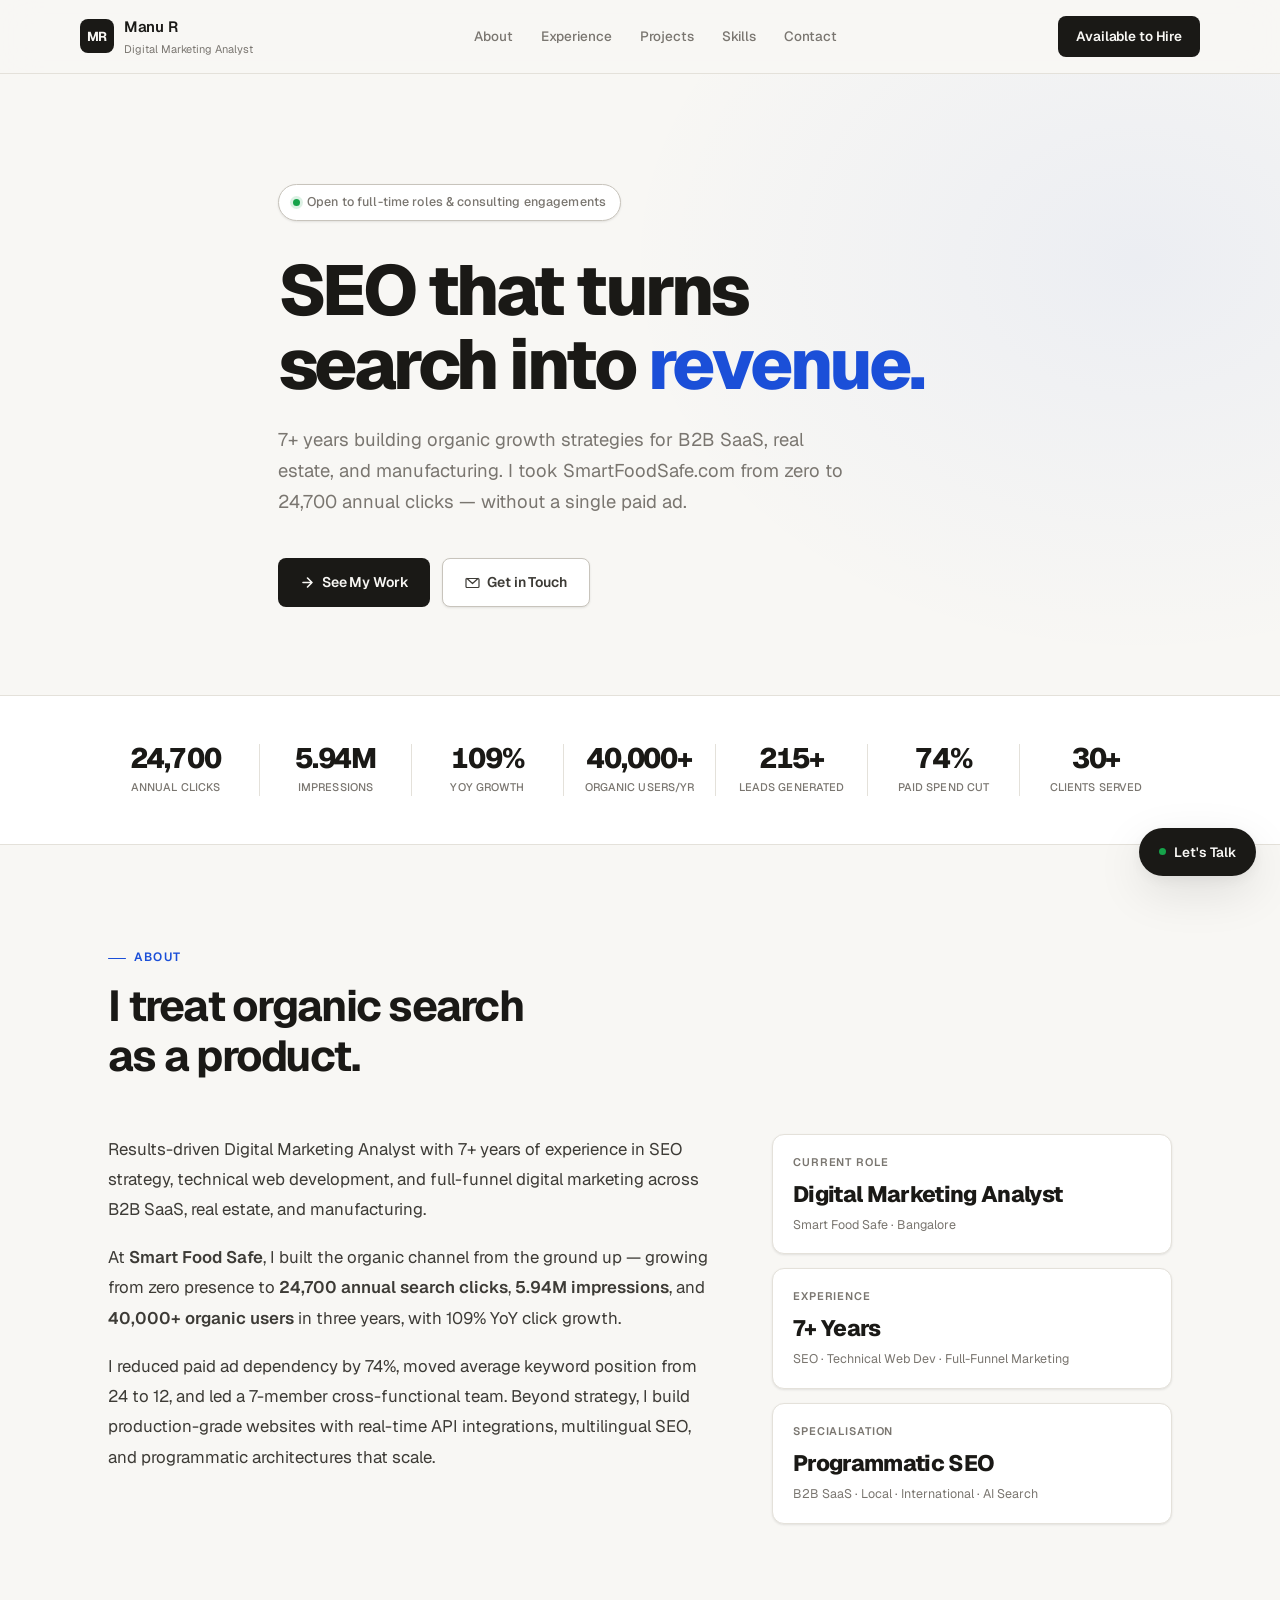
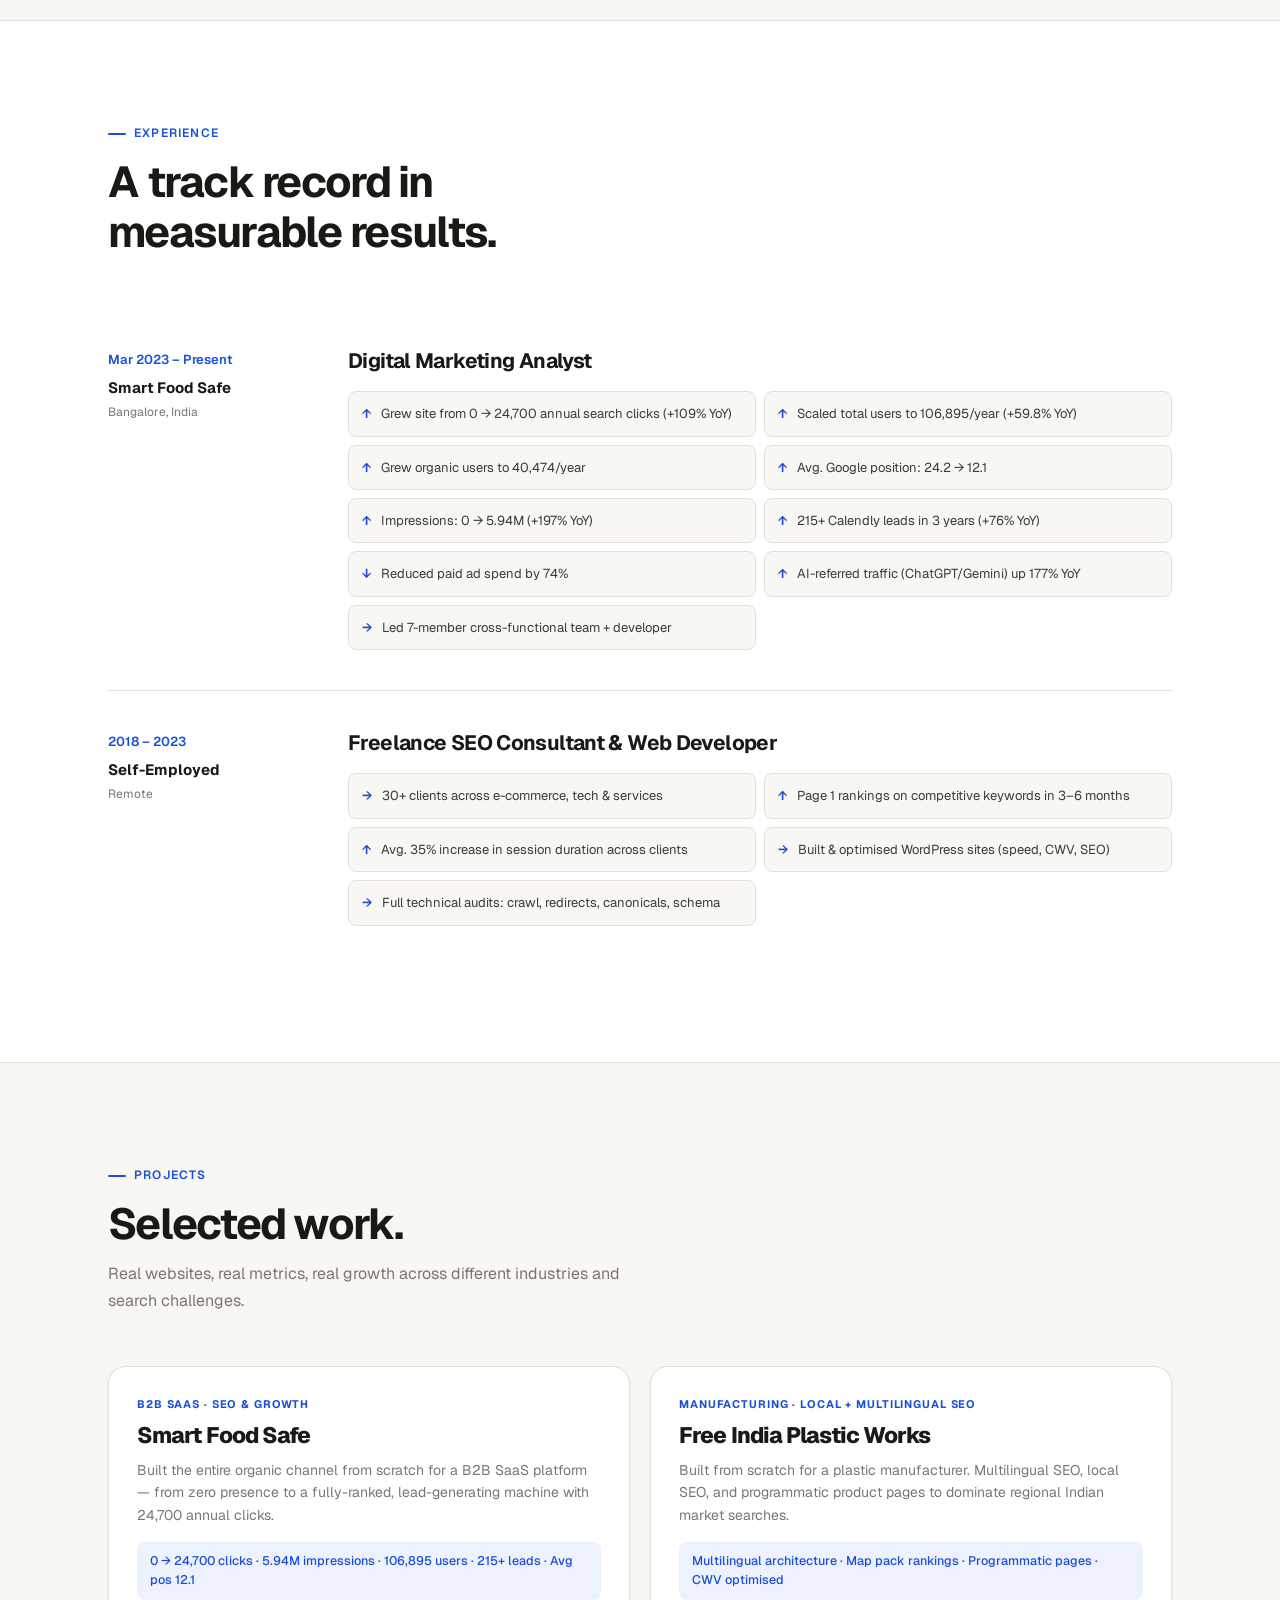
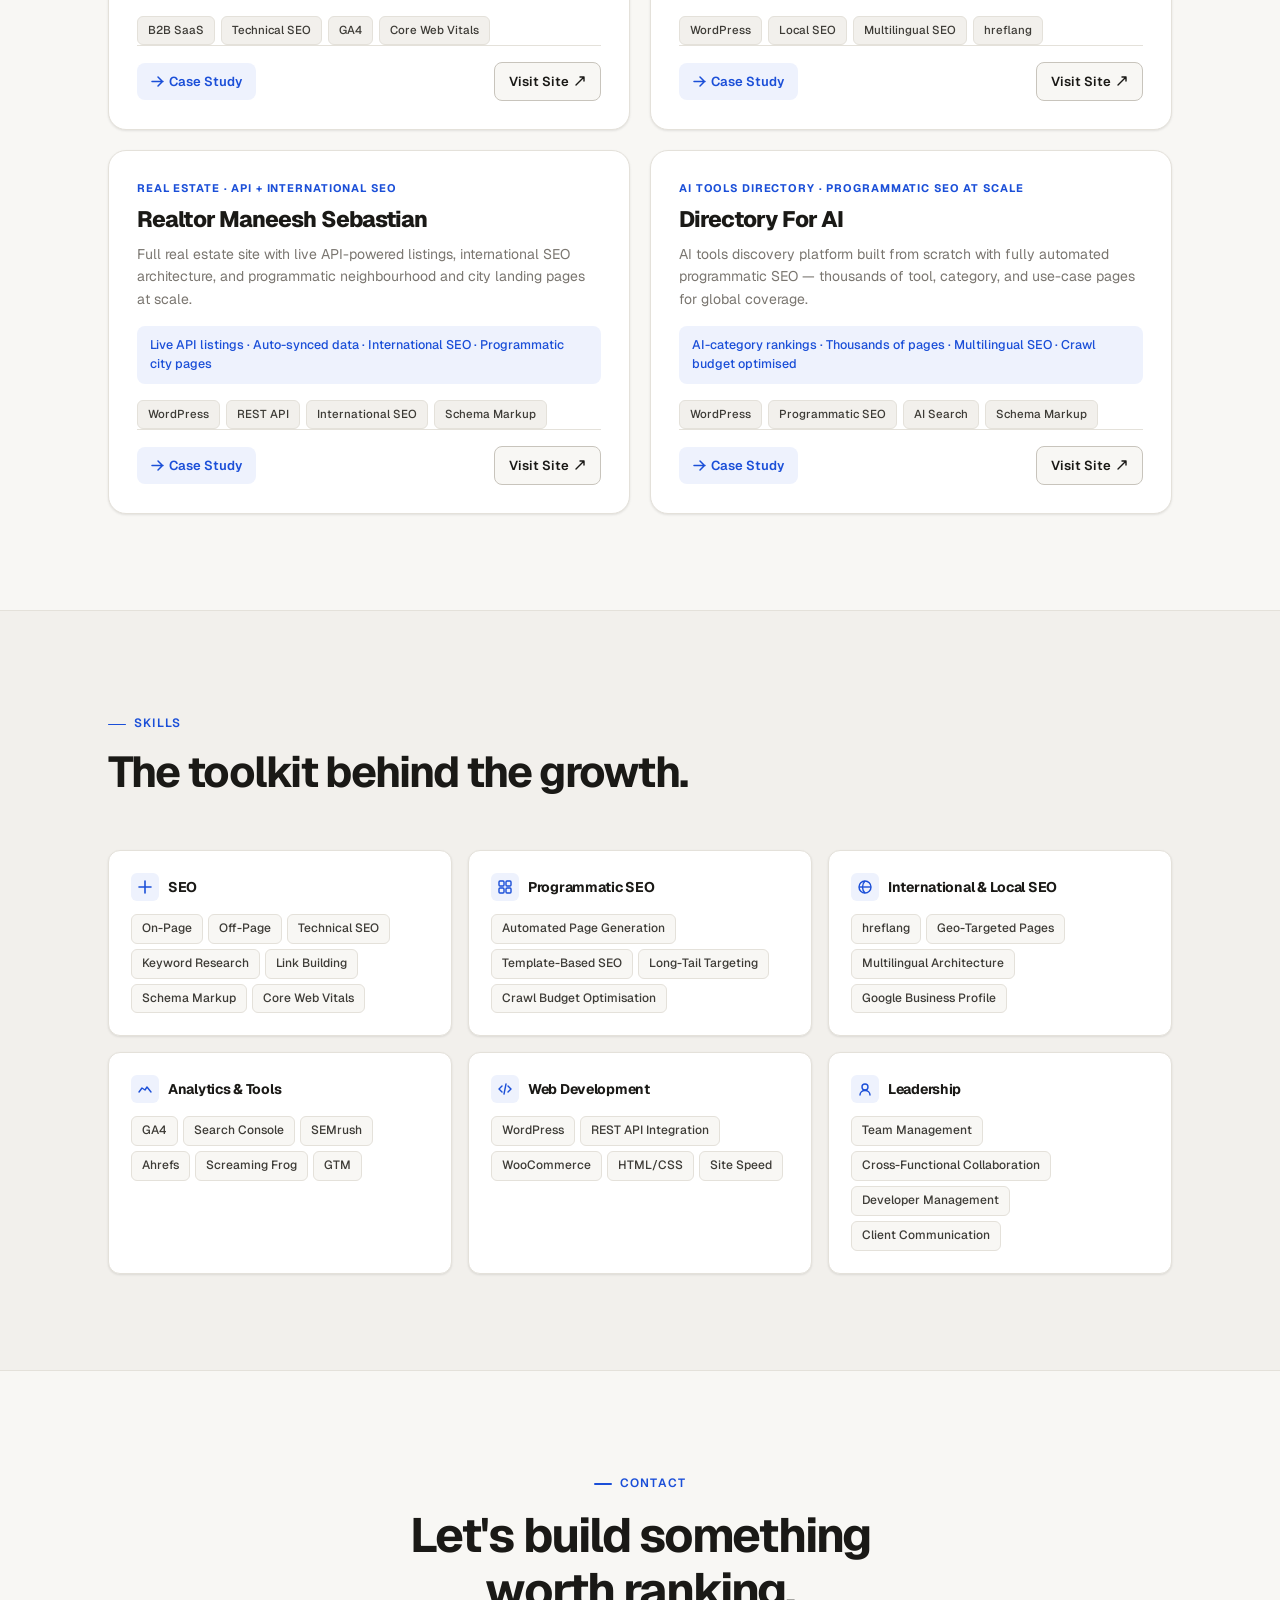
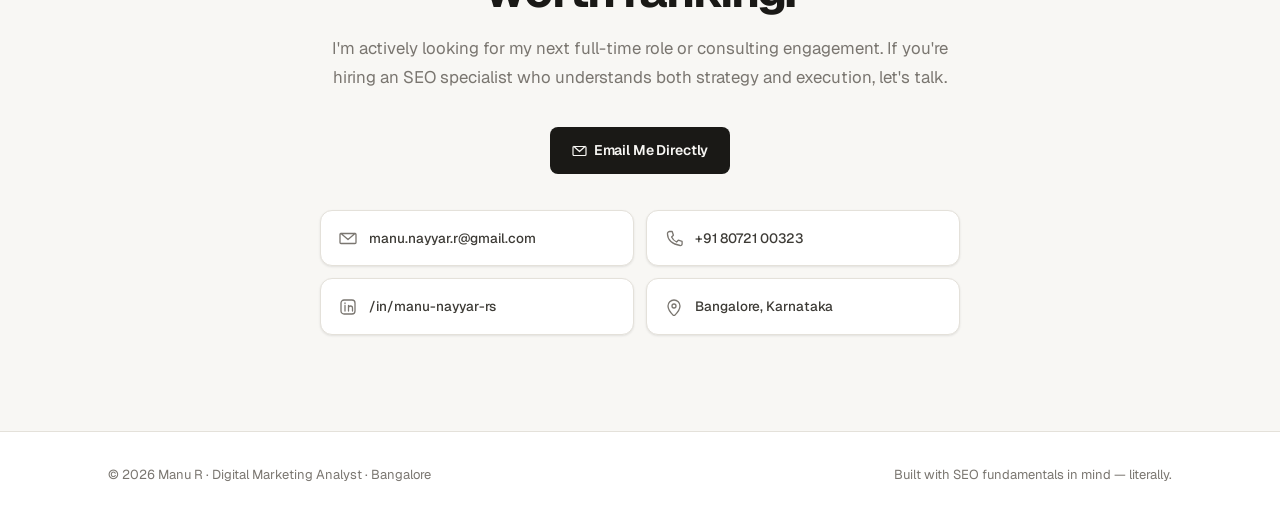
==== index.html @ 96de928b "basic files added" ====
<!DOCTYPE html>
<html lang="en">
<head>
<meta charset="UTF-8"/>
<meta name="viewport" content="width=device-width,initial-scale=1"/>
<title>Manu R — Digital Marketing Analyst & SEO Specialist | Bangalore</title>
<meta name="description" content="Manu R — Digital Marketing Analyst & SEO Specialist based in Bangalore. Grew SmartFoodSafe.com from 0 to 24,700 search clicks. Expert in programmatic SEO, technical SEO, and web development."/>
<meta name="keywords" content="Digital Marketing Analyst, SEO Specialist, Programmatic SEO, B2B SaaS, Technical SEO, Bangalore, Manu R"/>
<meta name="author" content="Manu R"/>
<meta property="og:type" content="profile"/>
<meta property="og:title" content="Manu R — Digital Marketing Analyst & SEO Specialist"/>
<meta property="og:description" content="7+ years turning organic search into measurable business growth. 24,700 clicks, 5.94M impressions, 215+ leads."/>
<link rel="preconnect" href="https://fonts.googleapis.com">
<link rel="preconnect" href="https://fonts.gstatic.com" crossorigin>
<link rel="stylesheet" href="style.css"/>
<script type="application/ld+json">
{"@context":"https://schema.org","@type":"Person","name":"Manu R","jobTitle":"Digital Marketing Analyst","email":"mailto:manu.nayyar.r@gmail.com","telephone":"+91-8072100323","address":{"@type":"PostalAddress","addressLocality":"Bangalore","addressRegion":"Karnataka","addressCountry":"IN"},"sameAs":["https://www.linkedin.com/in/manu-nayyar-rs/"]}
</script>
<style>
/* ── HOME-SPECIFIC STYLES ── */
.hero { padding: 110px 0 88px; position: relative; overflow: hidden; }
.hero::before {
  content: ""; position: absolute; top: 0; right: 0;
  width: 55%; height: 100%;
  background: radial-gradient(ellipse at 80% 30%, rgba(27,79,216,.055) 0%, transparent 65%);
  pointer-events: none;
}
.hero-inner { position: relative; z-index: 1; max-width: 780px; }
.hero h1 {
  font-size: clamp(2.6rem, 5.5vw, 4.4rem);
  font-weight: 800; letter-spacing: -.05em;
  line-height: 1.06; margin-bottom: 22px;
}
.hero h1 .highlight { color: var(--accent); }
.lead {
  font-size: clamp(1rem,1.5vw,1.15rem);
  color: var(--muted); max-width: 580px;
  margin-bottom: 40px; line-height: 1.7; font-weight: 400;
}
.hero-ctas { display: flex; gap: 12px; flex-wrap: wrap; }

section { padding: 96px 0; }

/* ABOUT */
.about-layout {
  display: grid; grid-template-columns: 3fr 2fr; gap: 64px; align-items: start;
}
.about-body { font-size: 1.05rem; color: var(--text-2); line-height: 1.8; }
.about-body p + p { margin-top: 18px; }
.fact-cards { display: flex; flex-direction: column; gap: 14px; }
.fact-card {
  background: var(--surface); border: 1px solid var(--border);
  border-radius: var(--radius); padding: 18px 20px;
  box-shadow: var(--shadow-sm); transition: box-shadow .2s, transform .2s;
}
.fact-card:hover { box-shadow: var(--shadow-md); transform: translateY(-2px); }
.fc-label { font-size: 11px; font-weight: 600; color: var(--muted); letter-spacing: .08em; text-transform: uppercase; margin-bottom: 5px; }
.fc-value { font-size: 1.4rem; font-weight: 800; letter-spacing: -.03em; color: var(--text); }
.fc-desc { font-size: 12.5px; color: var(--muted); margin-top: 2px; }
@media(max-width:768px){ .about-layout{ grid-template-columns:1fr; gap:36px; } }

/* EXPERIENCE */
.exp-section { background: var(--surface); border-top: 1px solid var(--border); border-bottom: 1px solid var(--border); }
.job {
  padding: 40px 0; border-bottom: 1px solid var(--border);
  display: grid; grid-template-columns: 200px 1fr; gap: 40px; align-items: start;
}
.job:last-child { border-bottom: none; }
.job-period { font-size: 13px; font-weight: 600; color: var(--accent); margin-bottom: 5px; }
.job-company { font-size: 15px; font-weight: 700; color: var(--text); margin-bottom: 3px; }
.job-location { font-size: 12px; color: var(--muted); }
.job-body h3 { font-size: 1.3rem; margin-bottom: 18px; letter-spacing: -.03em; }
.achievements { display: grid; grid-template-columns: 1fr 1fr; gap: 8px; }
.achievement {
  display: flex; align-items: flex-start; gap: 10px;
  background: var(--bg); border: 1px solid var(--border);
  border-radius: var(--radius-sm); padding: 11px 13px;
  font-size: 13px; color: var(--text-2); transition: border-color .15s;
}
.achievement:hover { border-color: var(--accent); }
.ach-icon { color: var(--accent); flex-shrink: 0; font-style: normal; font-weight: 600; font-size: 13px; }
@media(max-width:700px){
  .job { grid-template-columns:1fr; gap:14px; }
  .achievements { grid-template-columns:1fr; }
}

/* PROJECTS */
.projects-grid { display: grid; grid-template-columns: repeat(2, 1fr); gap: 20px; }
@media(max-width:700px){ .projects-grid{ grid-template-columns:1fr; } }
.project-card {
  background: var(--surface); border: 1px solid var(--border);
  border-radius: var(--radius-lg); padding: 28px;
  display: flex; flex-direction: column;
  transition: box-shadow .2s, transform .2s, border-color .2s;
  box-shadow: var(--shadow-sm); position: relative; overflow: hidden;
}
.project-card::after {
  content: ""; position: absolute; bottom: 0; left: 0; right: 0; height: 2px;
  background: linear-gradient(90deg, var(--accent), #60A5FA);
  transform: scaleX(0); transform-origin: left; transition: transform .3s;
}
.project-card:hover { box-shadow: var(--shadow-lg); transform: translateY(-5px); border-color: var(--border-strong); }
.project-card:hover::after { transform: scaleX(1); }
.project-type { font-size: 11px; font-weight: 700; color: var(--accent); letter-spacing: .08em; text-transform: uppercase; margin-bottom: 10px; }
.project-card h3 { font-size: 1.4rem; font-weight: 800; margin-bottom: 10px; letter-spacing: -.04em; }
.project-desc { color: var(--muted); font-size: 14px; line-height: 1.6; margin-bottom: 16px; flex-grow: 1; }
.project-results {
  background: var(--accent-light); border-radius: var(--radius-sm);
  padding: 10px 13px; font-size: 12.5px; color: var(--accent);
  font-weight: 500; margin-bottom: 16px; line-height: 1.5;
}
.project-footer { display: flex; align-items: center; justify-content: space-between; margin-top: auto; padding-top: 16px; border-top: 1px solid var(--border); }
.project-link-btn {
  display: inline-flex; align-items: center; gap: 5px;
  font-size: 13px; font-weight: 600; color: var(--text);
  padding: 8px 14px; border-radius: var(--radius-sm);
  border: 1px solid var(--border-strong); background: var(--bg);
  transition: background .15s, border-color .15s;
}
.project-link-btn:hover { background: var(--bg-2); border-color: var(--text); }
.project-case-btn {
  display: inline-flex; align-items: center; gap: 5px;
  font-size: 13px; font-weight: 600; color: var(--accent);
  padding: 8px 14px; border-radius: var(--radius-sm);
  background: var(--accent-light);
  transition: background .15s;
}
.project-case-btn:hover { background: #dce8fb; }

/* SKILLS */
.skills-section { background: var(--bg-2); border-top: 1px solid var(--border); border-bottom: 1px solid var(--border); }
.skills-grid { display: grid; grid-template-columns: repeat(3,1fr); gap: 16px; }
@media(max-width:800px){ .skills-grid{ grid-template-columns:repeat(2,1fr); } }
@media(max-width:520px){ .skills-grid{ grid-template-columns:1fr; } }
.skill-group {
  background: var(--surface); border: 1px solid var(--border);
  border-radius: var(--radius); padding: 22px;
  box-shadow: var(--shadow-sm); transition: box-shadow .2s, border-color .2s;
}
.skill-group:hover { box-shadow: var(--shadow-md); border-color: var(--border-strong); }
.skill-group-header { display: flex; align-items: center; gap: 9px; margin-bottom: 13px; }
.skill-icon {
  width: 28px; height: 28px; border-radius: 6px;
  background: var(--accent-light); display: grid; place-items: center;
}
.skill-group h4 { font-size: 14px; font-weight: 700; letter-spacing: -.02em; }
.skill-chips { display: flex; flex-wrap: wrap; gap: 5px; }
.skill-chip {
  font-size: 12px; padding: 4px 10px; border-radius: 6px;
  background: var(--bg); border: 1px solid var(--border);
  color: var(--text-2); font-weight: 500;
}

/* CONTACT */
.contact-section { text-align: center; }
.contact-inner { max-width: 640px; margin: 0 auto; }
.contact-section h2 { font-size: clamp(2rem,4vw,3rem); margin-bottom: 16px; letter-spacing: -.04em; }
.contact-section p { color: var(--muted); font-size: 1.05rem; margin-bottom: 36px; line-height: 1.7; }
.contact-cards { display: grid; grid-template-columns: repeat(2,1fr); gap: 12px; margin-top: 36px; text-align: left; }
@media(max-width:520px){ .contact-cards{ grid-template-columns:1fr; } }
.contact-card {
  display: flex; align-items: center; gap: 12px;
  background: var(--surface); border: 1px solid var(--border);
  border-radius: var(--radius); padding: 16px 18px;
  font-size: 13.5px; color: var(--text-2); font-weight: 500;
  box-shadow: var(--shadow-sm);
  transition: box-shadow .15s, border-color .15s, transform .15s;
}
.contact-card:hover { box-shadow: var(--shadow-md); border-color: var(--border-strong); transform: translateY(-2px); color: var(--text); }

@media(max-width:600px){
  section { padding: 64px 0; }
  .hero { padding: 72px 0 52px; }
}
</style>
</head>
<body>

<nav class="nav">
  <div class="container nav-inner">
    <a href="/" class="logo">
      <span class="logo-mark">MR</span>
      <span class="logo-text">Manu R<small>Digital Marketing Analyst</small></span>
    </a>
    <div class="nav-links" id="navLinks">
      <a href="#about">About</a>
      <a href="#experience">Experience</a>
      <a href="#projects">Projects</a>
      <a href="#skills">Skills</a>
      <a href="#contact">Contact</a>
    </div>
    <a href="mailto:manu.nayyar.r@gmail.com" class="nav-cta">Available to Hire</a>
    <button class="menu-btn" id="menuBtn" aria-label="Menu">
      <svg width="20" height="20" viewBox="0 0 20 20" fill="none"><path d="M3 5h14M3 10h14M3 15h14" stroke="currentColor" stroke-width="1.6" stroke-linecap="round"/></svg>
    </button>
  </div>
</nav>

<!-- HERO -->
<header class="hero" id="home">
  <div class="container hero-inner">
    <div class="availability-badge">
      <span class="avail-dot"></span>
      Open to full-time roles &amp; consulting engagements
    </div>
    <h1>SEO that turns<br>search into <span class="highlight">revenue.</span></h1>
    <p class="lead">7+ years building organic growth strategies for B2B SaaS, real estate, and manufacturing. I took SmartFoodSafe.com from zero to 24,700 annual clicks — without a single paid ad.</p>
    <div class="hero-ctas">
      <a href="#projects" class="btn btn-primary">
        <svg width="15" height="15" viewBox="0 0 15 15" fill="none"><path d="M3 7.5h9M7.5 3l4.5 4.5-4.5 4.5" stroke="currentColor" stroke-width="1.6" stroke-linecap="round" stroke-linejoin="round"/></svg>
        See My Work
      </a>
      <a href="mailto:manu.nayyar.r@gmail.com" class="btn btn-secondary">
        <svg width="15" height="15" viewBox="0 0 15 15" fill="none"><path d="M2 3.5h11a1 1 0 011 1v7a1 1 0 01-1 1H2a1 1 0 01-1-1v-7a1 1 0 011-1zm0 0l5.5 5 5.5-5" stroke="currentColor" stroke-width="1.2" stroke-linecap="round" stroke-linejoin="round"/></svg>
        Get in Touch
      </a>
    </div>
  </div>
</header>

<!-- STATS -->
<div class="stats-bar">
  <div class="container">
    <div class="stats-grid">
      <div class="stat-item"><div class="stat-num" data-count="24700">0</div><div class="stat-label">Annual Clicks</div></div>
      <div class="stat-item"><div class="stat-num" data-count="5.94" data-suffix="M">0</div><div class="stat-label">Impressions</div></div>
      <div class="stat-item"><div class="stat-num" data-count="109" data-suffix="%">0</div><div class="stat-label">YoY Growth</div></div>
      <div class="stat-item"><div class="stat-num" data-count="40000" data-suffix="+">0</div><div class="stat-label">Organic Users/yr</div></div>
      <div class="stat-item"><div class="stat-num" data-count="215" data-suffix="+">0</div><div class="stat-label">Leads Generated</div></div>
      <div class="stat-item"><div class="stat-num" data-count="74" data-suffix="%">0</div><div class="stat-label">Paid Spend Cut</div></div>
      <div class="stat-item"><div class="stat-num" data-count="30" data-suffix="+">0</div><div class="stat-label">Clients Served</div></div>
    </div>
  </div>
</div>

<!-- ABOUT -->
<section id="about">
  <div class="container">
    <div class="section-head reveal">
      <div class="section-label">About</div>
      <h2>I treat organic search<br>as a product.</h2>
    </div>
    <div class="about-layout">
      <div class="about-body reveal">
        <p>Results-driven Digital Marketing Analyst with 7+ years of experience in SEO strategy, technical web development, and full-funnel digital marketing across B2B SaaS, real estate, and manufacturing.</p>
        <p>At <strong>Smart Food Safe</strong>, I built the organic channel from the ground up — growing from zero presence to <strong>24,700 annual search clicks</strong>, <strong>5.94M impressions</strong>, and <strong>40,000+ organic users</strong> in three years, with 109% YoY click growth.</p>
        <p>I reduced paid ad dependency by 74%, moved average keyword position from 24 to 12, and led a 7-member cross-functional team. Beyond strategy, I build production-grade websites with real-time API integrations, multilingual SEO, and programmatic architectures that scale.</p>
      </div>
      <div class="fact-cards reveal reveal-delay-1">
        <div class="fact-card">
          <div class="fc-label">Current Role</div>
          <div class="fc-value">Digital Marketing Analyst</div>
          <div class="fc-desc">Smart Food Safe · Bangalore</div>
        </div>
        <div class="fact-card">
          <div class="fc-label">Experience</div>
          <div class="fc-value">7+ Years</div>
          <div class="fc-desc">SEO · Technical Web Dev · Full-Funnel Marketing</div>
        </div>
        <div class="fact-card">
          <div class="fc-label">Specialisation</div>
          <div class="fc-value">Programmatic SEO</div>
          <div class="fc-desc">B2B SaaS · Local · International · AI Search</div>
        </div>
      </div>
    </div>
  </div>
</section>

<!-- EXPERIENCE -->
<section id="experience" class="exp-section">
  <div class="container">
    <div class="section-head reveal">
      <div class="section-label">Experience</div>
      <h2>A track record in<br>measurable results.</h2>
    </div>
    <div class="timeline">
      <div class="job reveal">
        <div class="job-meta">
          <div class="job-period">Mar 2023 – Present</div>
          <div class="job-company">Smart Food Safe</div>
          <div class="job-location">Bangalore, India</div>
        </div>
        <div class="job-body">
          <h3>Digital Marketing Analyst</h3>
          <div class="achievements">
            <div class="achievement"><i class="ach-icon">↑</i>Grew site from 0 → 24,700 annual search clicks (+109% YoY)</div>
            <div class="achievement"><i class="ach-icon">↑</i>Scaled total users to 106,895/year (+59.8% YoY)</div>
            <div class="achievement"><i class="ach-icon">↑</i>Grew organic users to 40,474/year</div>
            <div class="achievement"><i class="ach-icon">↑</i>Avg. Google position: 24.2 → 12.1</div>
            <div class="achievement"><i class="ach-icon">↑</i>Impressions: 0 → 5.94M (+197% YoY)</div>
            <div class="achievement"><i class="ach-icon">↑</i>215+ Calendly leads in 3 years (+76% YoY)</div>
            <div class="achievement"><i class="ach-icon">↓</i>Reduced paid ad spend by 74%</div>
            <div class="achievement"><i class="ach-icon">↑</i>AI-referred traffic (ChatGPT/Gemini) up 177% YoY</div>
            <div class="achievement"><i class="ach-icon">→</i>Led 7-member cross-functional team + developer</div>
          </div>
        </div>
      </div>
      <div class="job reveal">
        <div class="job-meta">
          <div class="job-period">2018 – 2023</div>
          <div class="job-company">Self-Employed</div>
          <div class="job-location">Remote</div>
        </div>
        <div class="job-body">
          <h3>Freelance SEO Consultant &amp; Web Developer</h3>
          <div class="achievements">
            <div class="achievement"><i class="ach-icon">→</i>30+ clients across e-commerce, tech &amp; services</div>
            <div class="achievement"><i class="ach-icon">↑</i>Page 1 rankings on competitive keywords in 3–6 months</div>
            <div class="achievement"><i class="ach-icon">↑</i>Avg. 35% increase in session duration across clients</div>
            <div class="achievement"><i class="ach-icon">→</i>Built &amp; optimised WordPress sites (speed, CWV, SEO)</div>
            <div class="achievement"><i class="ach-icon">→</i>Full technical audits: crawl, redirects, canonicals, schema</div>
          </div>
        </div>
      </div>
    </div>
  </div>
</section>

<!-- PROJECTS -->
<section id="projects">
  <div class="container">
    <div class="section-head reveal">
      <div class="section-label">Projects</div>
      <h2>Selected work.</h2>
      <p>Real websites, real metrics, real growth across different industries and search challenges.</p>
    </div>
    <div class="projects-grid">

      <article class="project-card reveal">
        <div class="project-type">B2B SaaS · SEO &amp; Growth</div>
        <h3>Smart Food Safe</h3>
        <p class="project-desc">Built the entire organic channel from scratch for a B2B SaaS platform — from zero presence to a fully-ranked, lead-generating machine with 24,700 annual clicks.</p>
        <div class="project-results">0 → 24,700 clicks · 5.94M impressions · 106,895 users · 215+ leads · Avg pos 12.1</div>
        <div class="tags" style="margin-bottom:0">
          <span class="tag-chip">B2B SaaS</span><span class="tag-chip">Technical SEO</span><span class="tag-chip">GA4</span><span class="tag-chip">Core Web Vitals</span>
        </div>
        <div class="project-footer">
          <a class="project-case-btn" href="projects/smart-food-safe.html">
            <svg width="13" height="13" viewBox="0 0 13 13" fill="none"><path d="M1 6.5h11M7 2l4.5 4.5L7 11" stroke="currentColor" stroke-width="1.5" stroke-linecap="round" stroke-linejoin="round"/></svg>
            Case Study
          </a>
          <a class="project-link-btn" href="https://smartfoodsafe.com" target="_blank" rel="noopener">
            Visit Site
            <svg width="12" height="12" viewBox="0 0 12 12" fill="none"><path d="M2 10L10 2M10 2H6M10 2v4" stroke="currentColor" stroke-width="1.4" stroke-linecap="round" stroke-linejoin="round"/></svg>
          </a>
        </div>
      </article>

      <article class="project-card reveal reveal-delay-1">
        <div class="project-type">Manufacturing · Local + Multilingual SEO</div>
        <h3>Free India Plastic Works</h3>
        <p class="project-desc">Built from scratch for a plastic manufacturer. Multilingual SEO, local SEO, and programmatic product pages to dominate regional Indian market searches.</p>
        <div class="project-results">Multilingual architecture · Map pack rankings · Programmatic pages · CWV optimised</div>
        <div class="tags" style="margin-bottom:0">
          <span class="tag-chip">WordPress</span><span class="tag-chip">Local SEO</span><span class="tag-chip">Multilingual SEO</span><span class="tag-chip">hreflang</span>
        </div>
        <div class="project-footer">
          <a class="project-case-btn" href="projects/free-india-plastic.html">
            <svg width="13" height="13" viewBox="0 0 13 13" fill="none"><path d="M1 6.5h11M7 2l4.5 4.5L7 11" stroke="currentColor" stroke-width="1.5" stroke-linecap="round" stroke-linejoin="round"/></svg>
            Case Study
          </a>
          <a class="project-link-btn" href="https://freeindiaplasticworks.com" target="_blank" rel="noopener">
            Visit Site
            <svg width="12" height="12" viewBox="0 0 12 12" fill="none"><path d="M2 10L10 2M10 2H6M10 2v4" stroke="currentColor" stroke-width="1.4" stroke-linecap="round" stroke-linejoin="round"/></svg>
          </a>
        </div>
      </article>

      <article class="project-card reveal">
        <div class="project-type">Real Estate · API + International SEO</div>
        <h3>Realtor Maneesh Sebastian</h3>
        <p class="project-desc">Full real estate site with live API-powered listings, international SEO architecture, and programmatic neighbourhood and city landing pages at scale.</p>
        <div class="project-results">Live API listings · Auto-synced data · International SEO · Programmatic city pages</div>
        <div class="tags" style="margin-bottom:0">
          <span class="tag-chip">WordPress</span><span class="tag-chip">REST API</span><span class="tag-chip">International SEO</span><span class="tag-chip">Schema Markup</span>
        </div>
        <div class="project-footer">
          <a class="project-case-btn" href="projects/realtor-maneesh.html">
            <svg width="13" height="13" viewBox="0 0 13 13" fill="none"><path d="M1 6.5h11M7 2l4.5 4.5L7 11" stroke="currentColor" stroke-width="1.5" stroke-linecap="round" stroke-linejoin="round"/></svg>
            Case Study
          </a>
          <a class="project-link-btn" href="https://realtormaneeshsebastian.com" target="_blank" rel="noopener">
            Visit Site
            <svg width="12" height="12" viewBox="0 0 12 12" fill="none"><path d="M2 10L10 2M10 2H6M10 2v4" stroke="currentColor" stroke-width="1.4" stroke-linecap="round" stroke-linejoin="round"/></svg>
          </a>
        </div>
      </article>

      <article class="project-card reveal reveal-delay-1">
        <div class="project-type">AI Tools Directory · Programmatic SEO at Scale</div>
        <h3>Directory For AI</h3>
        <p class="project-desc">AI tools discovery platform built from scratch with fully automated programmatic SEO — thousands of tool, category, and use-case pages for global coverage.</p>
        <div class="project-results">AI-category rankings · Thousands of pages · Multilingual SEO · Crawl budget optimised</div>
        <div class="tags" style="margin-bottom:0">
          <span class="tag-chip">WordPress</span><span class="tag-chip">Programmatic SEO</span><span class="tag-chip">AI Search</span><span class="tag-chip">Schema Markup</span>
        </div>
        <div class="project-footer">
          <a class="project-case-btn" href="projects/directory-for-ai.html">
            <svg width="13" height="13" viewBox="0 0 13 13" fill="none"><path d="M1 6.5h11M7 2l4.5 4.5L7 11" stroke="currentColor" stroke-width="1.5" stroke-linecap="round" stroke-linejoin="round"/></svg>
            Case Study
          </a>
          <a class="project-link-btn" href="https://directoryforai.com" target="_blank" rel="noopener">
            Visit Site
            <svg width="12" height="12" viewBox="0 0 12 12" fill="none"><path d="M2 10L10 2M10 2H6M10 2v4" stroke="currentColor" stroke-width="1.4" stroke-linecap="round" stroke-linejoin="round"/></svg>
          </a>
        </div>
      </article>

    </div>
  </div>
</section>

<!-- SKILLS -->
<section id="skills" class="skills-section">
  <div class="container">
    <div class="section-head reveal">
      <div class="section-label">Skills</div>
      <h2>The toolkit behind the growth.</h2>
    </div>
    <div class="skills-grid">
      <div class="skill-group reveal">
        <div class="skill-group-header">
          <div class="skill-icon"><svg width="14" height="14" viewBox="0 0 14 14" fill="none"><path d="M7 1v12M1 7h12" stroke="#1B4FD8" stroke-width="1.6" stroke-linecap="round"/></svg></div>
          <h4>SEO</h4>
        </div>
        <div class="skill-chips"><span class="skill-chip">On-Page</span><span class="skill-chip">Off-Page</span><span class="skill-chip">Technical SEO</span><span class="skill-chip">Keyword Research</span><span class="skill-chip">Link Building</span><span class="skill-chip">Schema Markup</span><span class="skill-chip">Core Web Vitals</span></div>
      </div>
      <div class="skill-group reveal reveal-delay-1">
        <div class="skill-group-header">
          <div class="skill-icon"><svg width="14" height="14" viewBox="0 0 14 14" fill="none"><rect x="1" y="1" width="5" height="5" rx="1" stroke="#1B4FD8" stroke-width="1.4"/><rect x="8" y="1" width="5" height="5" rx="1" stroke="#1B4FD8" stroke-width="1.4"/><rect x="1" y="8" width="5" height="5" rx="1" stroke="#1B4FD8" stroke-width="1.4"/><rect x="8" y="8" width="5" height="5" rx="1" stroke="#1B4FD8" stroke-width="1.4"/></svg></div>
          <h4>Programmatic SEO</h4>
        </div>
        <div class="skill-chips"><span class="skill-chip">Automated Page Generation</span><span class="skill-chip">Template-Based SEO</span><span class="skill-chip">Long-Tail Targeting</span><span class="skill-chip">Crawl Budget Optimisation</span></div>
      </div>
      <div class="skill-group reveal reveal-delay-2">
        <div class="skill-group-header">
          <div class="skill-icon"><svg width="14" height="14" viewBox="0 0 14 14" fill="none"><circle cx="7" cy="7" r="6" stroke="#1B4FD8" stroke-width="1.4"/><path d="M1 7h12" stroke="#1B4FD8" stroke-width="1.4"/><path d="M7 1c-2 2-2.5 3.5-2.5 6s.5 4 2.5 6" stroke="#1B4FD8" stroke-width="1.4"/></svg></div>
          <h4>International &amp; Local SEO</h4>
        </div>
        <div class="skill-chips"><span class="skill-chip">hreflang</span><span class="skill-chip">Geo-Targeted Pages</span><span class="skill-chip">Multilingual Architecture</span><span class="skill-chip">Google Business Profile</span></div>
      </div>
      <div class="skill-group reveal">
        <div class="skill-group-header">
          <div class="skill-icon"><svg width="14" height="14" viewBox="0 0 14 14" fill="none"><path d="M1 10l3-4 3 2 2-3 4 5" stroke="#1B4FD8" stroke-width="1.4" stroke-linecap="round" stroke-linejoin="round"/></svg></div>
          <h4>Analytics &amp; Tools</h4>
        </div>
        <div class="skill-chips"><span class="skill-chip">GA4</span><span class="skill-chip">Search Console</span><span class="skill-chip">SEMrush</span><span class="skill-chip">Ahrefs</span><span class="skill-chip">Screaming Frog</span><span class="skill-chip">GTM</span></div>
      </div>
      <div class="skill-group reveal reveal-delay-1">
        <div class="skill-group-header">
          <div class="skill-icon"><svg width="14" height="14" viewBox="0 0 14 14" fill="none"><path d="M4 4l-3 3 3 3M10 4l3 3-3 3M8 2l-2 10" stroke="#1B4FD8" stroke-width="1.4" stroke-linecap="round" stroke-linejoin="round"/></svg></div>
          <h4>Web Development</h4>
        </div>
        <div class="skill-chips"><span class="skill-chip">WordPress</span><span class="skill-chip">REST API Integration</span><span class="skill-chip">WooCommerce</span><span class="skill-chip">HTML/CSS</span><span class="skill-chip">Site Speed</span></div>
      </div>
      <div class="skill-group reveal reveal-delay-2">
        <div class="skill-group-header">
          <div class="skill-icon"><svg width="14" height="14" viewBox="0 0 14 14" fill="none"><circle cx="7" cy="5" r="3" stroke="#1B4FD8" stroke-width="1.4"/><path d="M2 13c0-2.5 2.25-4.5 5-4.5s5 2 5 4.5" stroke="#1B4FD8" stroke-width="1.4" stroke-linecap="round"/></svg></div>
          <h4>Leadership</h4>
        </div>
        <div class="skill-chips"><span class="skill-chip">Team Management</span><span class="skill-chip">Cross-Functional Collaboration</span><span class="skill-chip">Developer Management</span><span class="skill-chip">Client Communication</span></div>
      </div>
    </div>
  </div>
</section>

<!-- CONTACT -->
<section id="contact" class="contact-section">
  <div class="container">
    <div class="contact-inner reveal">
      <div class="section-label" style="justify-content:center">Contact</div>
      <h2>Let's build something<br>worth ranking.</h2>
      <p>I'm actively looking for my next full-time role or consulting engagement. If you're hiring an SEO specialist who understands both strategy and execution, let's talk.</p>
      <a href="mailto:manu.nayyar.r@gmail.com" class="btn btn-primary" style="margin:0 auto">
        <svg width="15" height="15" viewBox="0 0 15 15" fill="none"><path d="M2 3.5h11a1 1 0 011 1v7a1 1 0 01-1 1H2a1 1 0 01-1-1v-7a1 1 0 011-1zm0 0l5.5 5 5.5-5" stroke="currentColor" stroke-width="1.2" stroke-linecap="round" stroke-linejoin="round"/></svg>
        Email Me Directly
      </a>
      <div class="contact-cards">
        <a class="contact-card" href="mailto:manu.nayyar.r@gmail.com">
          <svg width="18" height="18" viewBox="0 0 18 18" fill="none"><path d="M2 4.5h14a1 1 0 011 1v8a1 1 0 01-1 1H2a1 1 0 01-1-1v-8a1 1 0 011-1zm0 0l7 6 7-6" stroke="#7A7670" stroke-width="1.3" stroke-linecap="round" stroke-linejoin="round"/></svg>
          manu.nayyar.r@gmail.com
        </a>
        <a class="contact-card" href="tel:+918072100323">
          <svg width="18" height="18" viewBox="0 0 18 18" fill="none"><path d="M4.5 2.5h2.7l1.2 3.8-1.8 1.7c1 2.2 2.8 4 5 5l1.7-1.8 3.8 1.2v2.6c0 1-1 1.7-2 1.5C7.2 15.5 2.5 10.8 2.5 5c-.2-1 .5-2.3 2-2.5z" stroke="#7A7670" stroke-width="1.3" stroke-linecap="round" stroke-linejoin="round"/></svg>
          +91 80721 00323
        </a>
        <a class="contact-card" href="https://www.linkedin.com/in/manu-nayyar-rs/" target="_blank" rel="noopener">
          <svg width="18" height="18" viewBox="0 0 18 18" fill="none"><rect x="2" y="2" width="14" height="14" rx="3" stroke="#7A7670" stroke-width="1.3"/><path d="M6 7.5v5.5M6 5v.5M9.5 13V10a2 2 0 014 0v3M9.5 7.5v5.5" stroke="#7A7670" stroke-width="1.3" stroke-linecap="round"/></svg>
          /in/manu-nayyar-rs
        </a>
        <span class="contact-card">
          <svg width="18" height="18" viewBox="0 0 18 18" fill="none"><path d="M9 2a6 6 0 00-6 6c0 4.5 6 10 6 10s6-5.5 6-10a6 6 0 00-6-6zm0 8a2 2 0 110-4 2 2 0 010 4z" stroke="#7A7670" stroke-width="1.3" stroke-linejoin="round"/></svg>
          Bangalore, Karnataka
        </span>
      </div>
    </div>
  </div>
</section>

<footer>
  <div class="container footer-inner">
    <div>© <span id="yr"></span> Manu R · Digital Marketing Analyst · Bangalore</div>
    <div>Built with SEO fundamentals in mind — literally.</div>
  </div>
</footer>

<a href="mailto:manu.nayyar.r@gmail.com" class="float-cta">
  <span class="float-dot"></span> Let's Talk
</a>

<script src="script.js"></script>
</body>
</html>
---- style.css ----
/* ─────────────────────────────────────────
   MANU R — Portfolio Design System
   Geist · Premium Light · Hire-focused
───────────────────────────────────────── */

@import url('https://fonts.googleapis.com/css2?family=Geist:wght@300;400;500;600;700;800&display=swap');

:root {
  --bg:            #F8F7F4;
  --bg-2:          #F2F0EC;
  --bg-3:          #ECEAE4;
  --surface:       #FFFFFF;
  --border:        #E4E1DA;
  --border-strong: #C8C4BC;
  --text:          #1A1916;
  --text-2:        #3D3B36;
  --muted:         #7A7670;
  --accent:        #1B4FD8;
  --accent-2:      #1E40AF;
  --accent-light:  #EEF2FD;
  --accent-warm:   #C4622D;
  --green:         #16A34A;
  --shadow-sm:  0 1px 3px rgba(0,0,0,.06),  0 1px 2px rgba(0,0,0,.04);
  --shadow-md:  0 4px 16px rgba(0,0,0,.08), 0 2px 6px rgba(0,0,0,.05);
  --shadow-lg:  0 16px 48px rgba(0,0,0,.10),0 4px 16px rgba(0,0,0,.06);
  --radius:    12px;
  --radius-sm:  8px;
  --radius-lg: 18px;
}

*, *::before, *::after { box-sizing: border-box; margin: 0; padding: 0; }
html { scroll-behavior: smooth; font-size: 16px; }
body {
  font-family: 'Geist', system-ui, sans-serif;
  background: var(--bg);
  color: var(--text);
  line-height: 1.65;
  -webkit-font-smoothing: antialiased;
  overflow-x: hidden;
}
h1,h2,h3,h4,h5 {
  font-family: 'Geist', sans-serif;
  letter-spacing: -.03em;
  line-height: 1.15;
  color: var(--text);
  font-weight: 700;
}
a { color: inherit; text-decoration: none; }
img { max-width: 100%; display: block; }
strong { font-weight: 600; }

.container { max-width: 1120px; margin: 0 auto; padding: 0 28px; }
.container-sm { max-width: 800px; margin: 0 auto; padding: 0 28px; }

/* ─── NAV ─── */
.nav {
  position: sticky; top: 0; z-index: 50;
  background: rgba(248,247,244,.9);
  backdrop-filter: blur(18px);
  -webkit-backdrop-filter: blur(18px);
  border-bottom: 1px solid var(--border);
}
.nav-inner {
  display: flex; align-items: center;
  justify-content: space-between;
  padding: 15px 0;
}
.logo { display: flex; align-items: center; gap: 10px; }
.logo-mark {
  width: 34px; height: 34px; border-radius: 8px;
  background: var(--text); color: var(--bg);
  display: grid; place-items: center;
  font-size: 13px; font-weight: 700; letter-spacing: -.02em;
  flex-shrink: 0;
}
.logo-text { font-weight: 600; font-size: 15px; letter-spacing: -.02em; }
.logo-text small { display: block; font-size: 11px; color: var(--muted); font-weight: 400; letter-spacing: 0; }
.nav-links { display: flex; gap: 4px; }
.nav-links a {
  font-size: 13.5px; color: var(--muted); font-weight: 500;
  padding: 6px 12px; border-radius: 6px;
  transition: color .15s, background .15s;
}
.nav-links a:hover, .nav-links a.active { color: var(--text); background: var(--bg-2); }
.nav-cta {
  padding: 9px 18px; border-radius: var(--radius-sm);
  background: var(--text); color: var(--bg);
  font-size: 13.5px; font-weight: 600;
  transition: background .15s, transform .15s;
  letter-spacing: -.01em;
}
.nav-cta:hover { background: #2a2720; transform: translateY(-1px); }
.menu-btn {
  display: none; background: none; border: 0;
  color: var(--text); cursor: pointer; padding: 4px;
}
@media(max-width:820px){
  .nav-links,.nav-cta { display: none; }
  .menu-btn { display: flex; align-items: center; }
  .nav-links.open {
    display: flex; position: absolute; top: 100%; left: 0; right: 0;
    flex-direction: column; background: var(--bg);
    padding: 16px 28px 20px; border-bottom: 1px solid var(--border); gap: 4px;
  }
  .nav-links.open + .nav-cta { display: none; }
}

/* ─── BUTTONS ─── */
.btn {
  display: inline-flex; align-items: center; gap: 7px;
  padding: 12px 22px; border-radius: var(--radius-sm);
  font-family: 'Geist', sans-serif;
  font-weight: 600; font-size: 14px;
  transition: all .15s; cursor: pointer; border: 0;
  letter-spacing: -.01em; text-decoration: none;
}
.btn-primary { background: var(--text); color: var(--bg); }
.btn-primary:hover { background: #2a2720; transform: translateY(-2px); box-shadow: var(--shadow-md); }
.btn-secondary {
  background: var(--surface); color: var(--text-2);
  border: 1px solid var(--border-strong); box-shadow: var(--shadow-sm);
}
.btn-secondary:hover { background: var(--bg-2); transform: translateY(-1px); }
.btn-ghost { background: transparent; color: var(--accent); }
.btn-ghost:hover { background: var(--accent-light); }

/* ─── SECTION LABEL ─── */
.section-label {
  display: inline-flex; align-items: center; gap: 8px;
  font-size: 12px; font-weight: 600;
  color: var(--accent); letter-spacing: .1em;
  text-transform: uppercase; margin-bottom: 14px;
}
.section-label::before {
  content: ""; width: 18px; height: 1.5px;
  background: var(--accent); border-radius: 1px;
}

/* ─── SECTION HEAD ─── */
.section-head { margin-bottom: 52px; }
.section-head h2 {
  font-size: clamp(1.9rem, 3.5vw, 2.7rem);
  letter-spacing: -.04em; margin-bottom: 12px;
}
.section-head p { color: var(--muted); max-width: 560px; font-size: 1rem; }

/* ─── AVAILABILITY BADGE ─── */
.availability-badge {
  display: inline-flex; align-items: center; gap: 7px;
  padding: 7px 14px; border-radius: 999px;
  border: 1px solid var(--border-strong);
  background: var(--surface);
  font-size: 12.5px; color: var(--muted);
  font-weight: 500; letter-spacing: .01em;
  margin-bottom: 32px;
  box-shadow: var(--shadow-sm);
}
.avail-dot {
  width: 7px; height: 7px; border-radius: 50%;
  background: var(--green);
  box-shadow: 0 0 0 3px rgba(22,163,74,.15);
  animation: pulse 2.5s ease-in-out infinite;
}
@keyframes pulse {
  0%,100% { box-shadow: 0 0 0 3px rgba(22,163,74,.15); }
  50%      { box-shadow: 0 0 0 6px rgba(22,163,74,.05); }
}

/* ─── STATS BAR ─── */
.stats-bar {
  border-top: 1px solid var(--border);
  border-bottom: 1px solid var(--border);
  background: var(--surface);
  padding: 48px 0;
}
.stats-grid {
  display: grid;
  grid-template-columns: repeat(7, 1fr);
  gap: 0;
}
.stat-item {
  padding: 0 20px;
  border-right: 1px solid var(--border);
  text-align: center;
}
.stat-item:first-child { padding-left: 4px; }
.stat-item:last-child { border-right: none; }
.stat-num {
  font-size: clamp(1.6rem, 2.2vw, 2.2rem);
  font-weight: 800; letter-spacing: -.04em;
  color: var(--text); line-height: 1;
  font-variant-numeric: tabular-nums;
}
.stat-label {
  margin-top: 6px; font-size: 11px;
  color: var(--muted); font-weight: 500;
  letter-spacing: .01em; text-transform: uppercase;
}
@media(max-width:700px){
  .stats-grid { grid-template-columns: repeat(3,1fr); gap: 28px 0; }
  .stat-item { padding: 0 8px; border-right: none; }
  .stat-item:nth-child(3n) { border-right: none; }
}

/* ─── REVEAL ─── */
.reveal { opacity: 0; transform: translateY(22px); transition: opacity .65s ease, transform .65s ease; }
.reveal.visible { opacity: 1; transform: none; }
.reveal-delay-1 { transition-delay: .1s; }
.reveal-delay-2 { transition-delay: .2s; }
.reveal-delay-3 { transition-delay: .3s; }

/* ─── FLOAT CTA ─── */
.float-cta {
  position: fixed; bottom: 24px; right: 24px; z-index: 60;
  padding: 13px 20px; border-radius: 999px;
  background: var(--text); color: var(--bg);
  font-family: 'Geist', sans-serif;
  font-weight: 600; font-size: 13.5px;
  box-shadow: var(--shadow-lg);
  display: inline-flex; align-items: center; gap: 8px;
  transition: transform .2s, box-shadow .2s;
  letter-spacing: -.01em;
}
.float-cta:hover { transform: translateY(-3px); box-shadow: 0 20px 48px rgba(0,0,0,.16); }
.float-dot { width: 7px; height: 7px; border-radius: 50%; background: var(--green); }

/* ─── FOOTER ─── */
footer {
  padding: 32px 0;
  border-top: 1px solid var(--border);
  background: var(--surface);
}
.footer-inner {
  display: flex; align-items: center;
  justify-content: space-between; flex-wrap: wrap;
  gap: 12px; font-size: 13px; color: var(--muted);
}
.footer-inner a { color: var(--muted); transition: color .15s; }
.footer-inner a:hover { color: var(--text); }

/* ─── TAG CHIP ─── */
.tag-chip {
  font-size: 11.5px; padding: 4px 10px; border-radius: 6px;
  background: var(--bg-2); border: 1px solid var(--border);
  color: var(--text-2); font-weight: 500;
}
.tags { display: flex; flex-wrap: wrap; gap: 6px; }
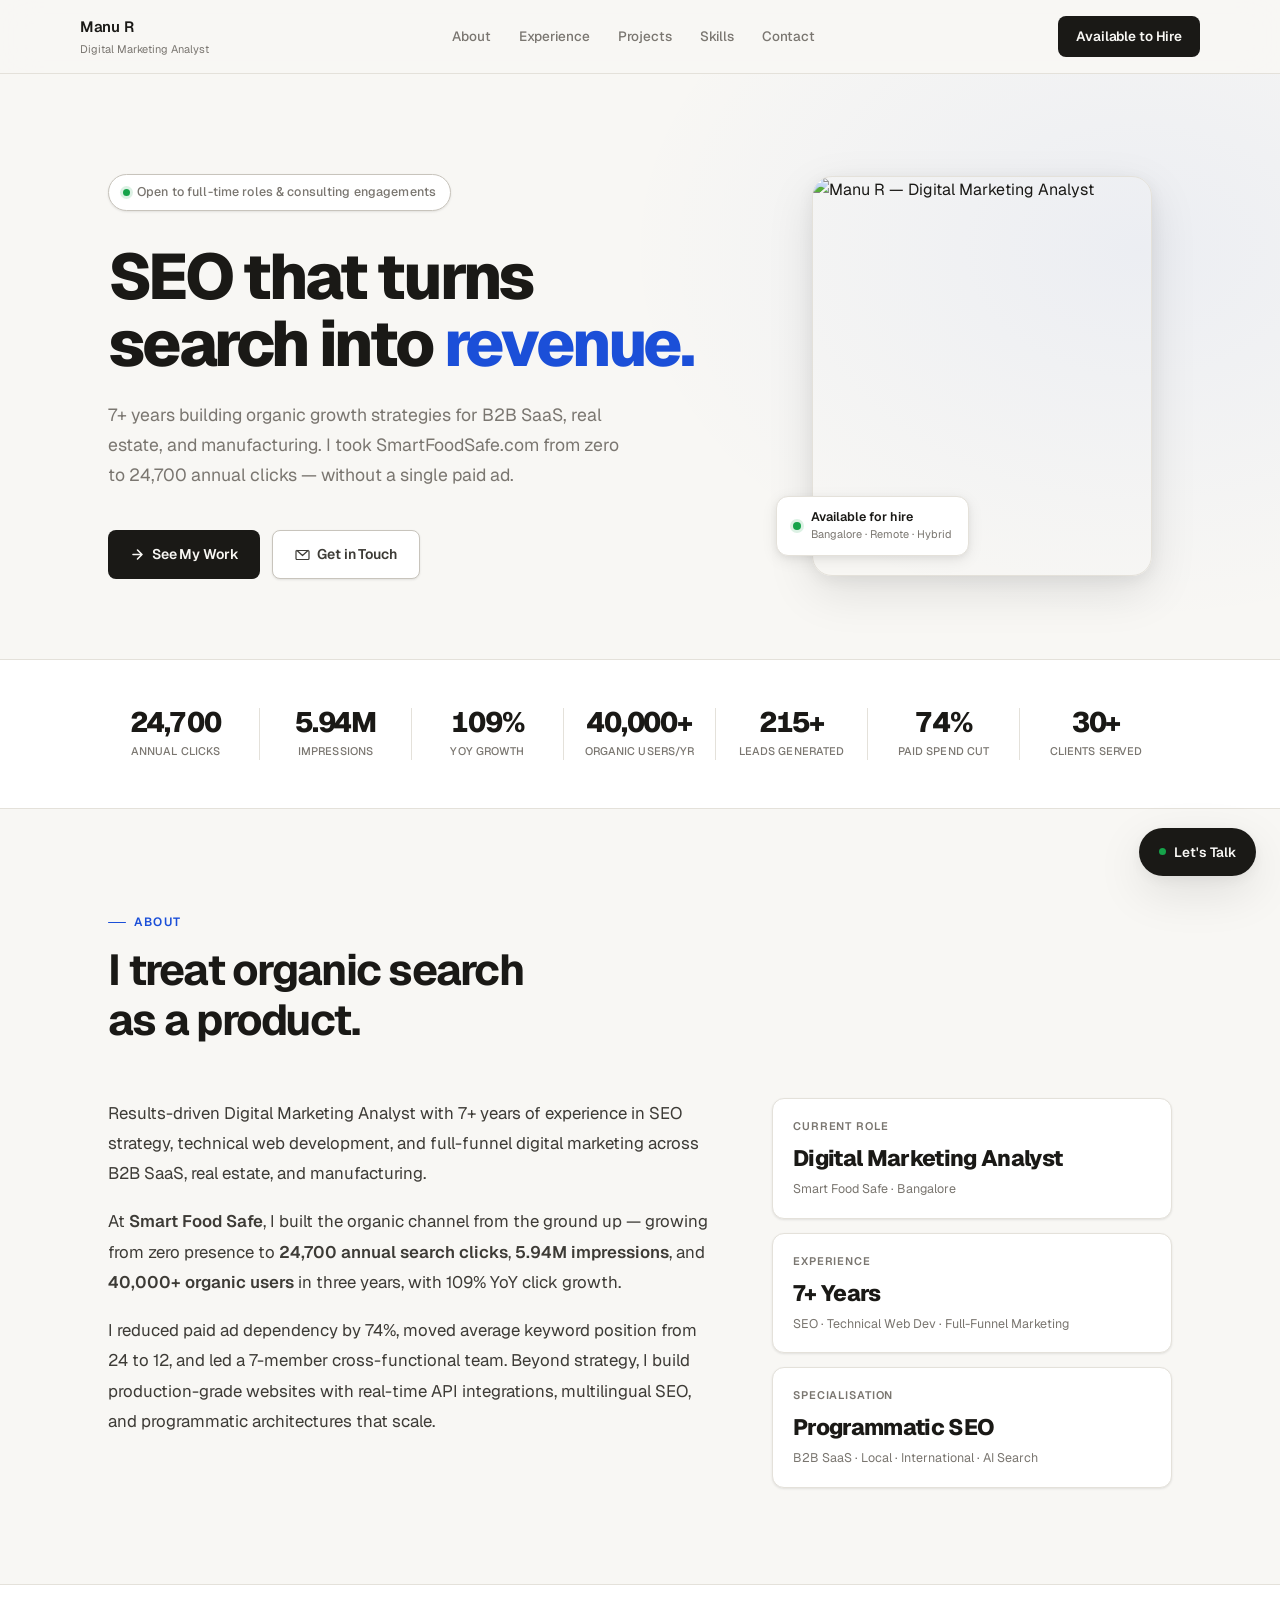
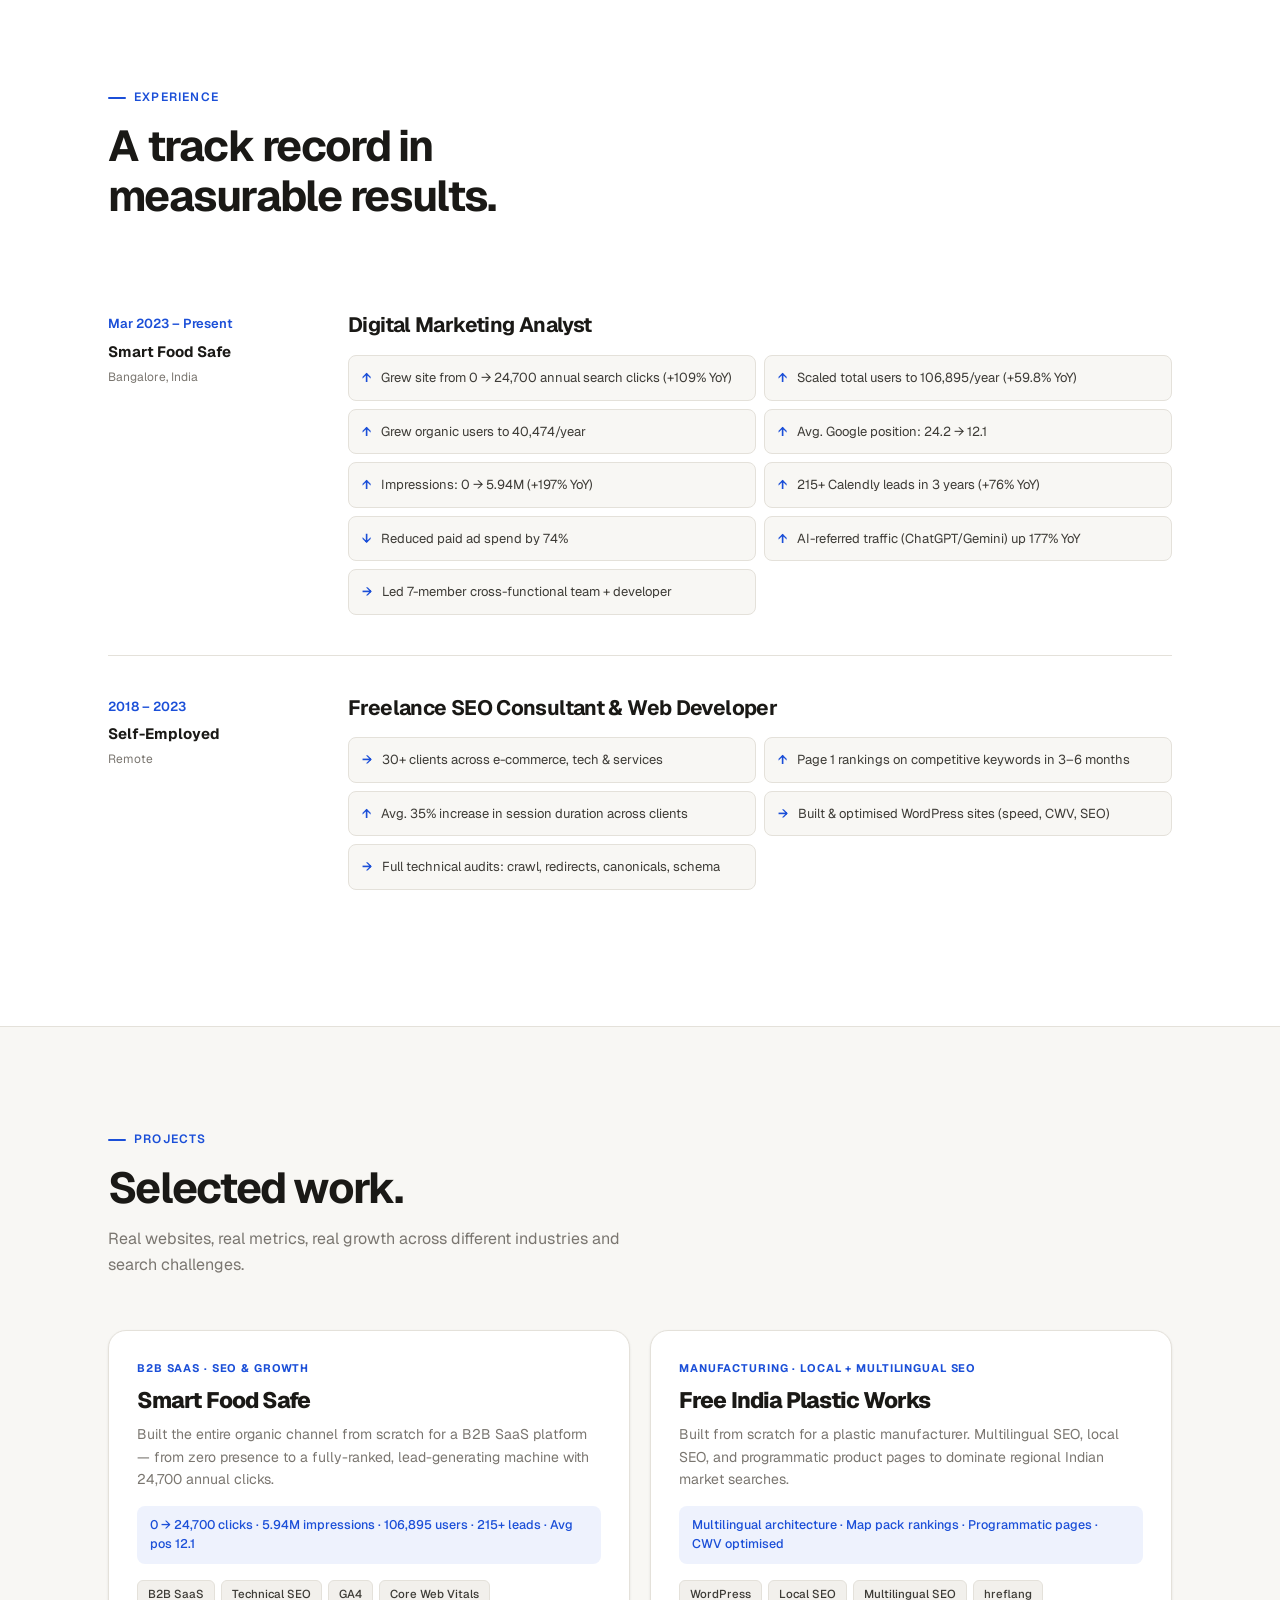
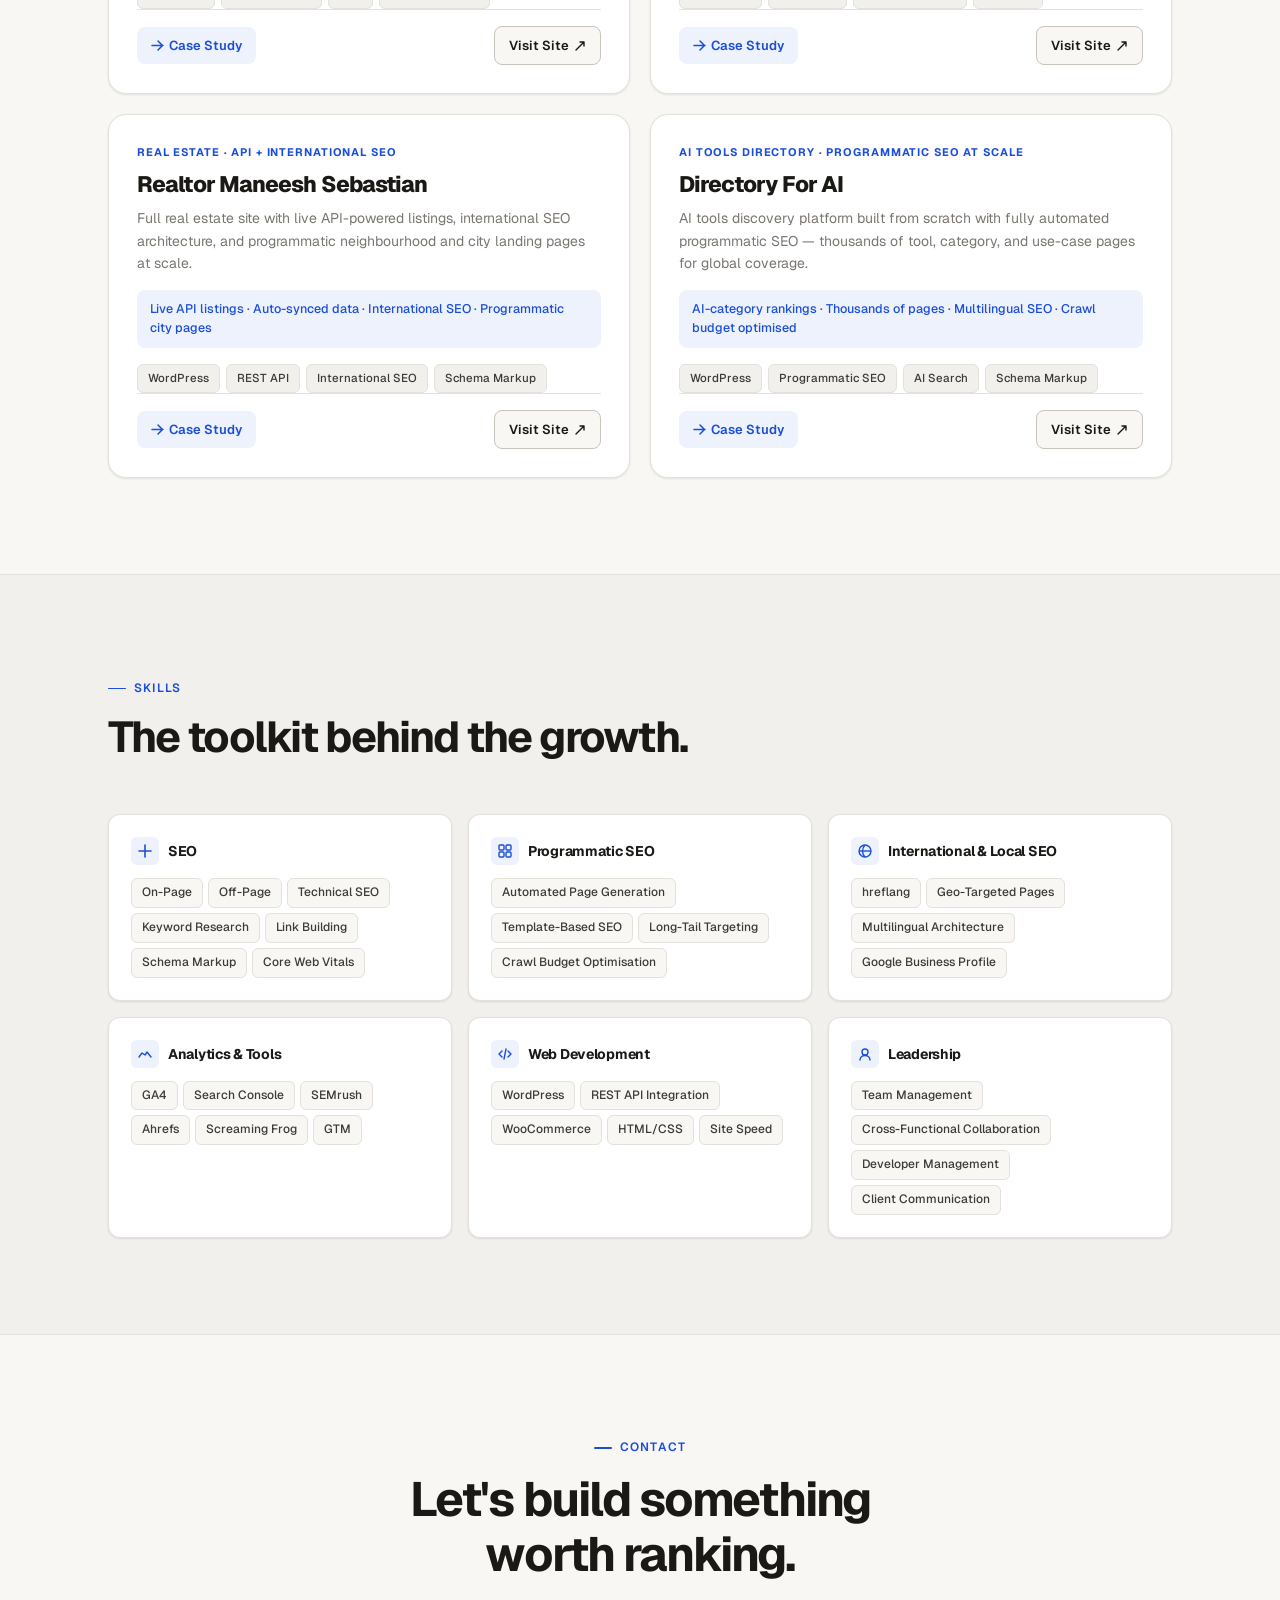
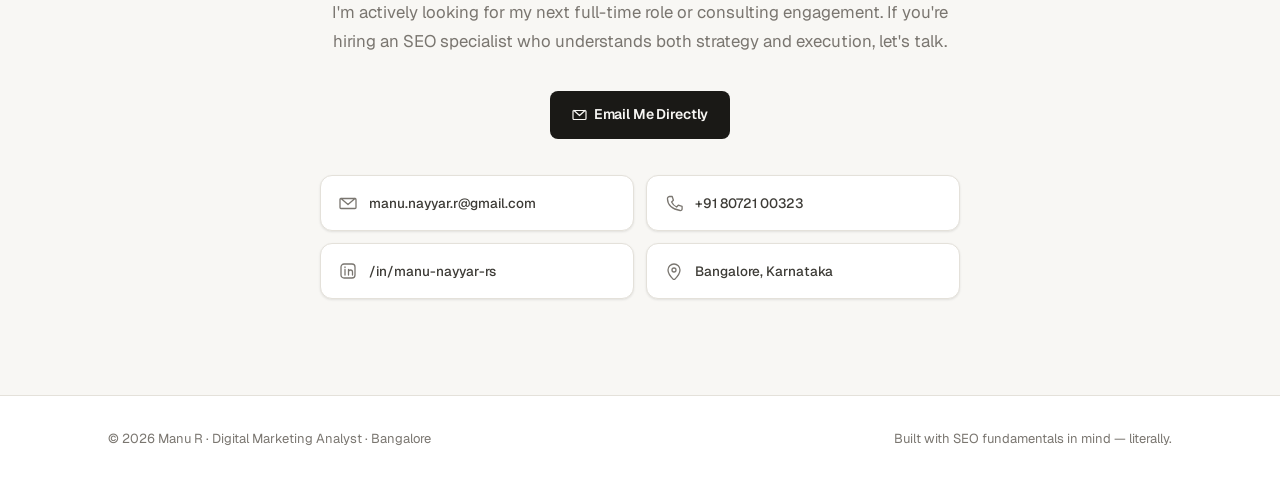
==== commit f91050d9: "Update index.html" ====
--- a/index.html
+++ b/index.html
@@ -18,26 +18,66 @@
 </script>
 <style>
 /* ── HOME-SPECIFIC STYLES ── */
-.hero { padding: 110px 0 88px; position: relative; overflow: hidden; }
+.hero { padding: 100px 0 80px; position: relative; overflow: hidden; }
 .hero::before {
   content: ""; position: absolute; top: 0; right: 0;
   width: 55%; height: 100%;
   background: radial-gradient(ellipse at 80% 30%, rgba(27,79,216,.055) 0%, transparent 65%);
   pointer-events: none;
 }
-.hero-inner { position: relative; z-index: 1; max-width: 780px; }
+.hero-inner {
+  position: relative; z-index: 1;
+  display: grid; grid-template-columns: 1fr 380px;
+  gap: 64px; align-items: center;
+}
+.hero-text { }
 .hero h1 {
-  font-size: clamp(2.6rem, 5.5vw, 4.4rem);
+  font-size: clamp(2.4rem, 5vw, 4rem);
   font-weight: 800; letter-spacing: -.05em;
   line-height: 1.06; margin-bottom: 22px;
 }
 .hero h1 .highlight { color: var(--accent); }
 .lead {
-  font-size: clamp(1rem,1.5vw,1.15rem);
-  color: var(--muted); max-width: 580px;
+  font-size: clamp(1rem,1.5vw,1.1rem);
+  color: var(--muted); max-width: 520px;
   margin-bottom: 40px; line-height: 1.7; font-weight: 400;
 }
 .hero-ctas { display: flex; gap: 12px; flex-wrap: wrap; }
+.hero-photo-wrap {
+  position: relative; display: flex; justify-content: center;
+}
+.hero-photo {
+  width: 340px; height: 400px;
+  object-fit: cover; object-position: top center;
+  border-radius: 20px;
+  box-shadow: var(--shadow-lg);
+  border: 1px solid var(--border);
+  display: block;
+}
+.hero-photo-badge {
+  position: absolute; bottom: 20px; left: -16px;
+  background: var(--surface); border: 1px solid var(--border);
+  border-radius: var(--radius); padding: 12px 16px;
+  box-shadow: var(--shadow-md);
+  display: flex; align-items: center; gap: 10px;
+}
+.hero-photo-badge .badge-dot {
+  width: 8px; height: 8px; border-radius: 50%;
+  background: var(--green);
+  box-shadow: 0 0 0 3px rgba(22,163,74,.15);
+  flex-shrink: 0;
+}
+.hero-photo-badge .badge-text { font-size: 12.5px; font-weight: 600; color: var(--text); line-height: 1.3; }
+.hero-photo-badge .badge-sub { font-size: 11px; color: var(--muted); font-weight: 400; }
+@media(max-width:900px){
+  .hero-inner { grid-template-columns: 1fr; gap: 40px; }
+  .hero-photo-wrap { justify-content: flex-start; }
+  .hero-photo { width: 240px; height: 280px; }
+  .hero-photo-badge { left: auto; right: 0; bottom: 16px; }
+}
+@media(max-width:520px){
+  .hero-photo { width: 200px; height: 240px; }
+}
 
 section { padding: 96px 0; }
 
@@ -179,7 +219,6 @@
 <nav class="nav">
   <div class="container nav-inner">
     <a href="/" class="logo">
-      <span class="logo-mark">MR</span>
       <span class="logo-text">Manu R<small>Digital Marketing Analyst</small></span>
     </a>
     <div class="nav-links" id="navLinks">
@@ -199,21 +238,40 @@
 <!-- HERO -->
 <header class="hero" id="home">
   <div class="container hero-inner">
-    <div class="availability-badge">
-      <span class="avail-dot"></span>
-      Open to full-time roles &amp; consulting engagements
-    </div>
-    <h1>SEO that turns<br>search into <span class="highlight">revenue.</span></h1>
-    <p class="lead">7+ years building organic growth strategies for B2B SaaS, real estate, and manufacturing. I took SmartFoodSafe.com from zero to 24,700 annual clicks — without a single paid ad.</p>
-    <div class="hero-ctas">
-      <a href="#projects" class="btn btn-primary">
-        <svg width="15" height="15" viewBox="0 0 15 15" fill="none"><path d="M3 7.5h9M7.5 3l4.5 4.5-4.5 4.5" stroke="currentColor" stroke-width="1.6" stroke-linecap="round" stroke-linejoin="round"/></svg>
-        See My Work
-      </a>
-      <a href="mailto:manu.nayyar.r@gmail.com" class="btn btn-secondary">
-        <svg width="15" height="15" viewBox="0 0 15 15" fill="none"><path d="M2 3.5h11a1 1 0 011 1v7a1 1 0 01-1 1H2a1 1 0 01-1-1v-7a1 1 0 011-1zm0 0l5.5 5 5.5-5" stroke="currentColor" stroke-width="1.2" stroke-linecap="round" stroke-linejoin="round"/></svg>
-        Get in Touch
-      </a>
+    <!-- LEFT: TEXT -->
+    <div class="hero-text">
+      <div class="availability-badge">
+        <span class="avail-dot"></span>
+        Open to full-time roles &amp; consulting engagements
+      </div>
+      <h1>SEO that turns<br>search into <span class="highlight">revenue.</span></h1>
+      <p class="lead">7+ years building organic growth strategies for B2B SaaS, real estate, and manufacturing. I took SmartFoodSafe.com from zero to 24,700 annual clicks — without a single paid ad.</p>
+      <div class="hero-ctas">
+        <a href="#projects" class="btn btn-primary">
+          <svg width="15" height="15" viewBox="0 0 15 15" fill="none"><path d="M3 7.5h9M7.5 3l4.5 4.5-4.5 4.5" stroke="currentColor" stroke-width="1.6" stroke-linecap="round" stroke-linejoin="round"/></svg>
+          See My Work
+        </a>
+        <a href="mailto:manu.nayyar.r@gmail.com" class="btn btn-secondary">
+          <svg width="15" height="15" viewBox="0 0 15 15" fill="none"><path d="M2 3.5h11a1 1 0 011 1v7a1 1 0 01-1 1H2a1 1 0 01-1-1v-7a1 1 0 011-1zm0 0l5.5 5 5.5-5" stroke="currentColor" stroke-width="1.2" stroke-linecap="round" stroke-linejoin="round"/></svg>
+          Get in Touch
+        </a>
+      </div>
+    </div>
+    <!-- RIGHT: PHOTO -->
+    <div class="hero-photo-wrap">
+      <img
+        class="hero-photo"
+        src="http://directoryforai.com/wp-content/uploads/2026/05/1000104756-scaled.jpg"
+        alt="Manu R — Digital Marketing Analyst"
+        width="340" height="400"
+      />
+      <div class="hero-photo-badge">
+        <span class="badge-dot"></span>
+        <div>
+          <div class="badge-text">Available for hire</div>
+          <div class="badge-sub">Bangalore · Remote · Hybrid</div>
+        </div>
+      </div>
     </div>
   </div>
 </header>
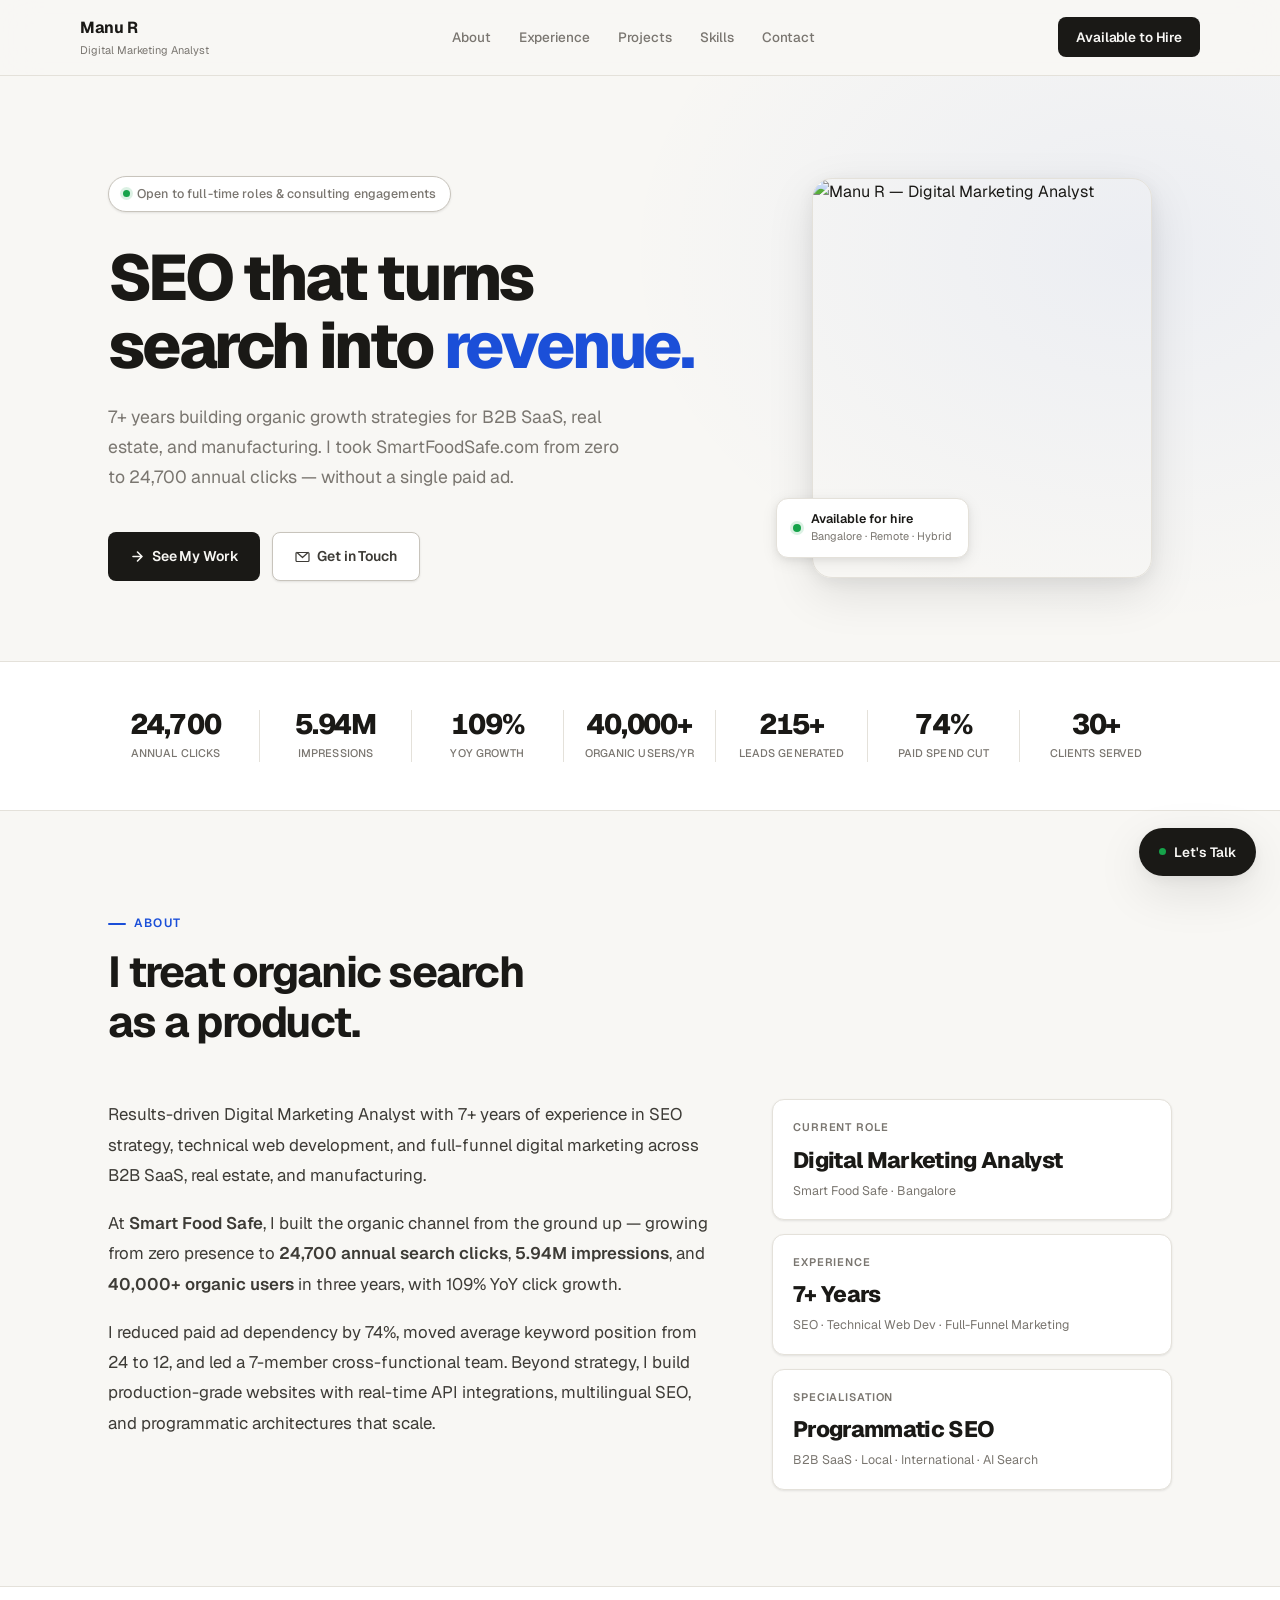
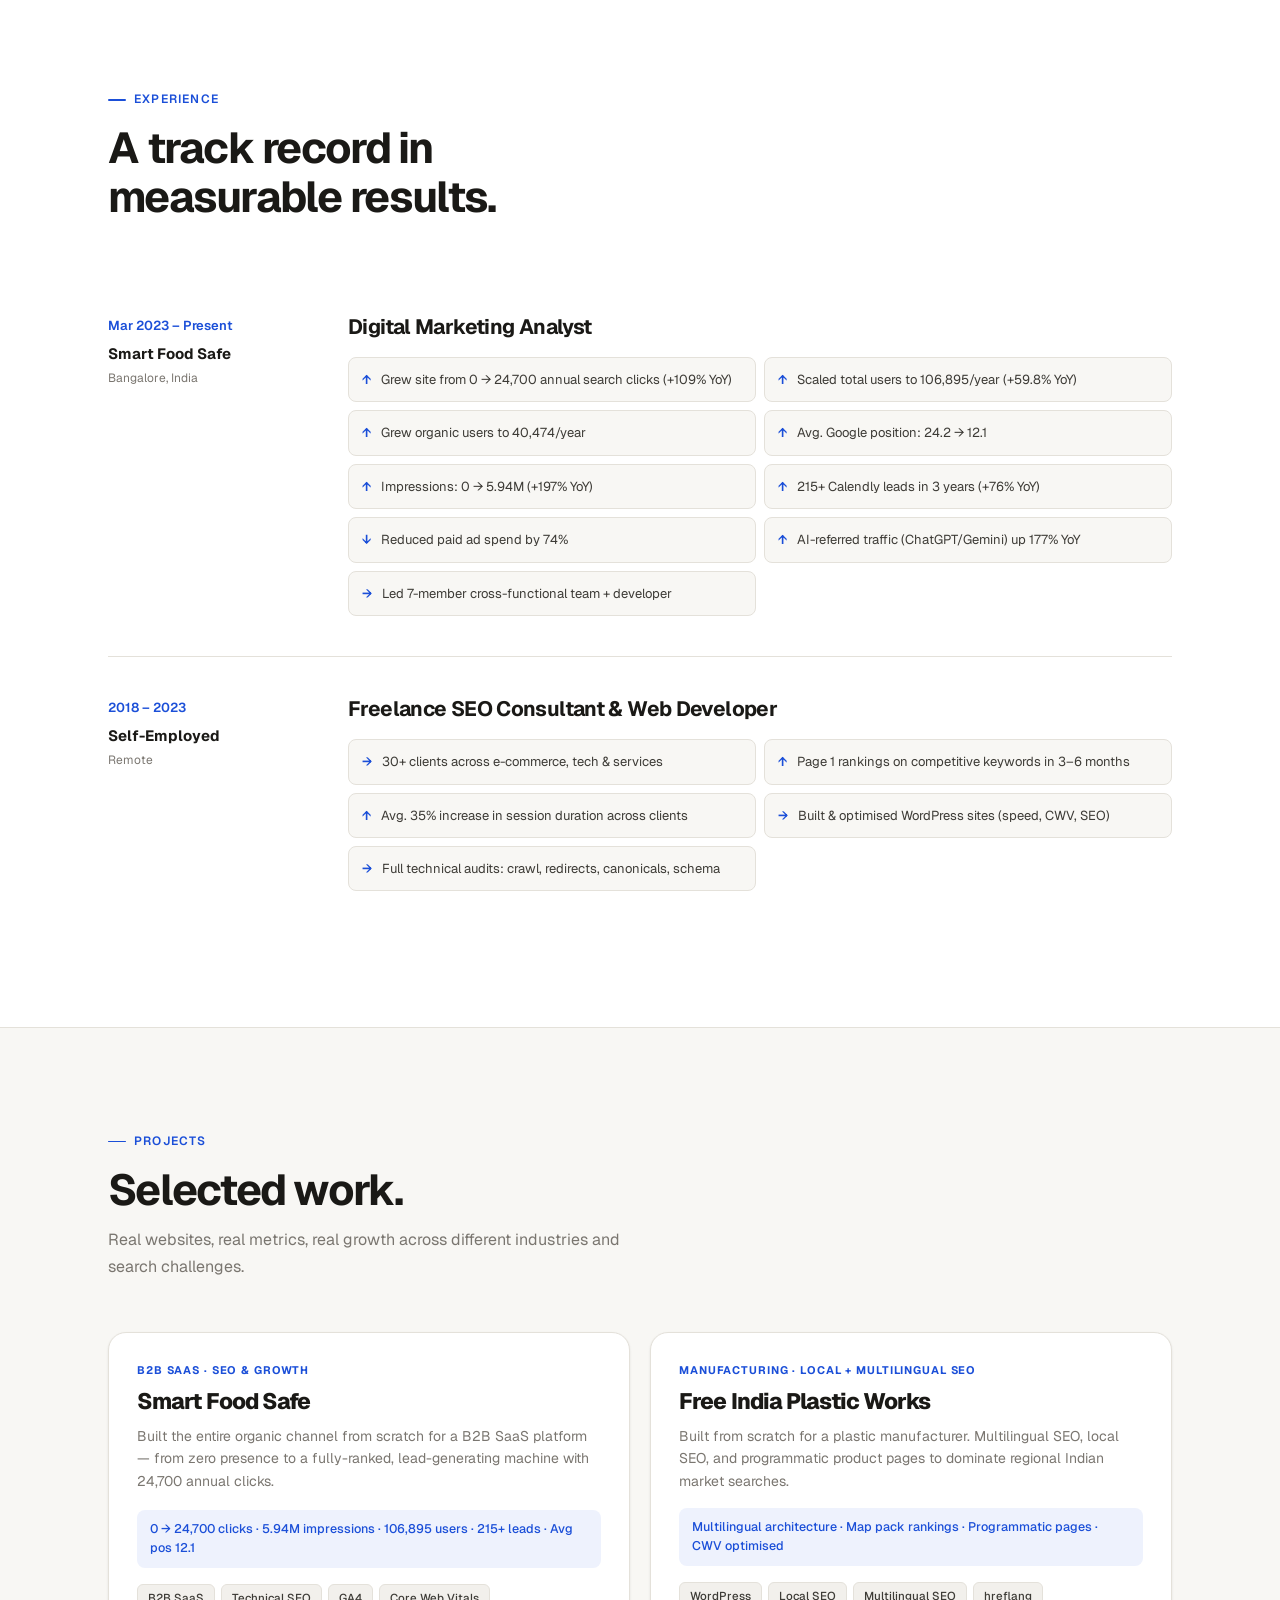
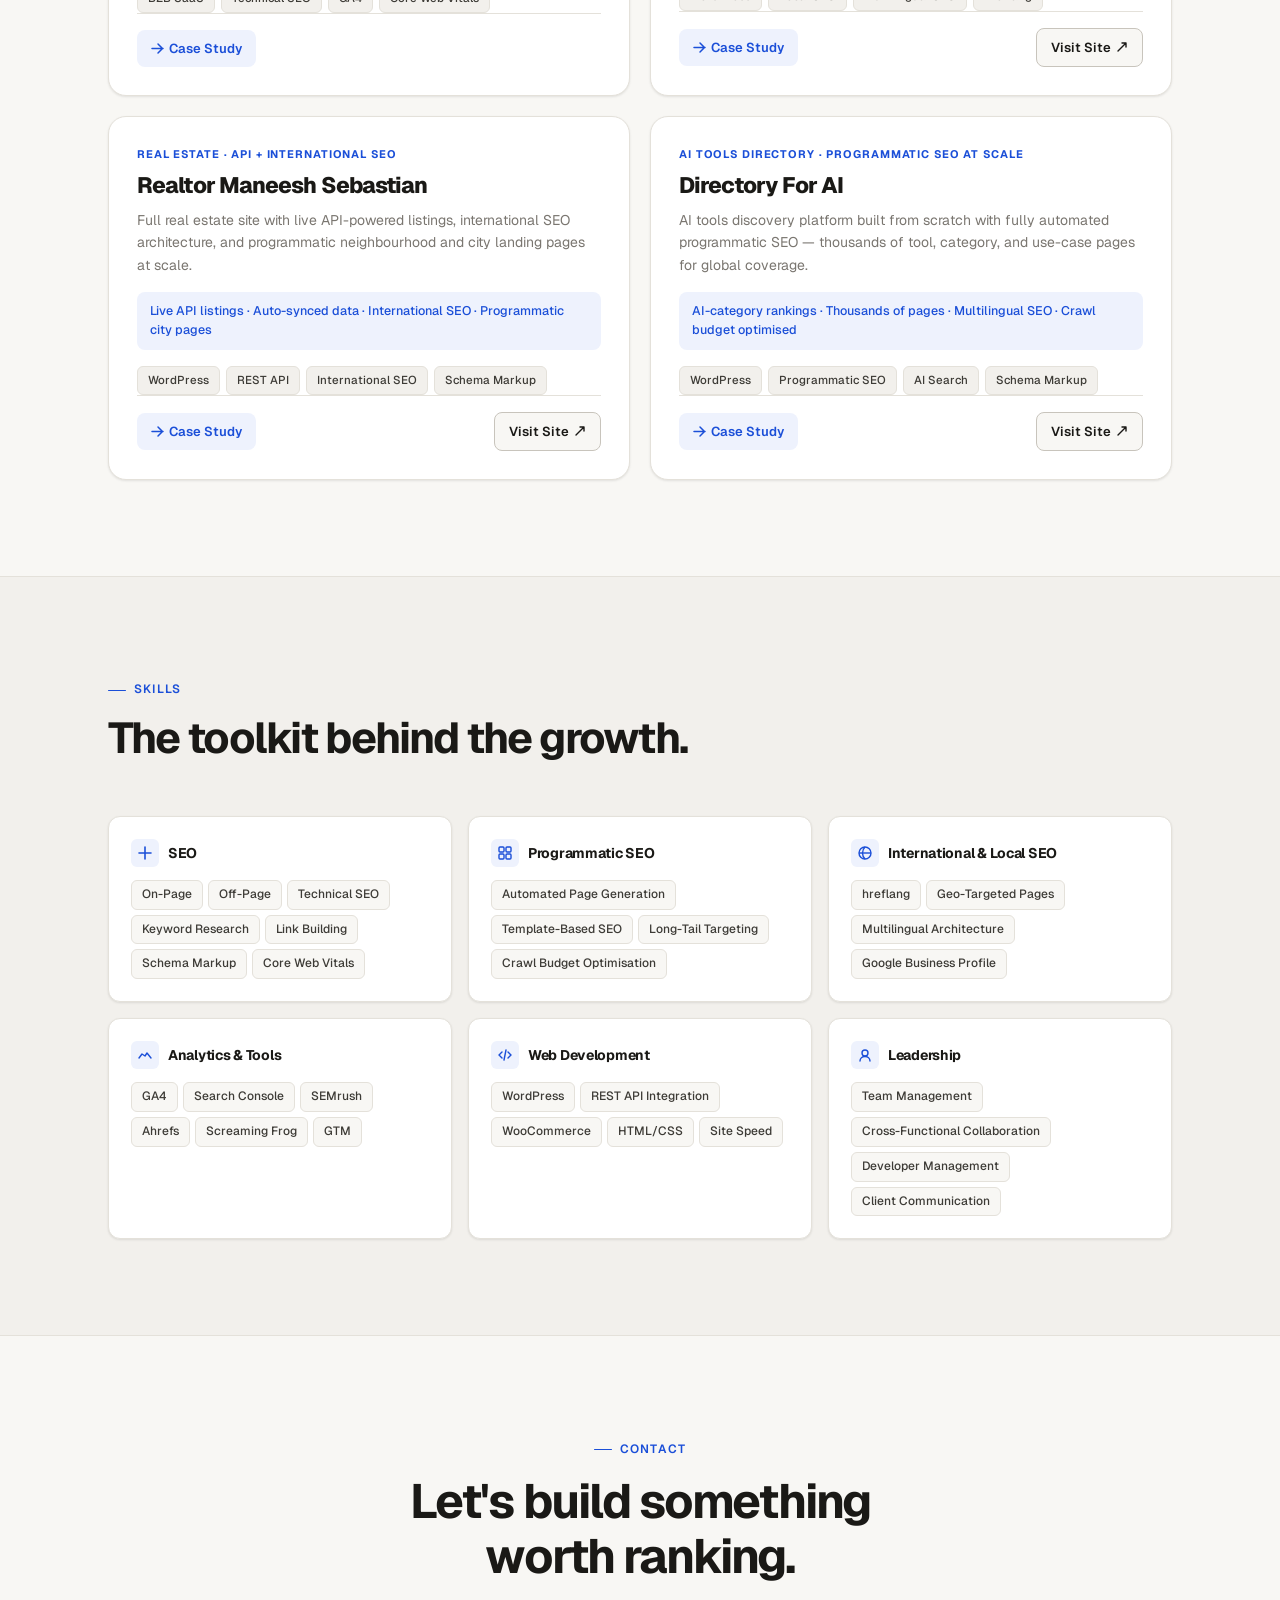
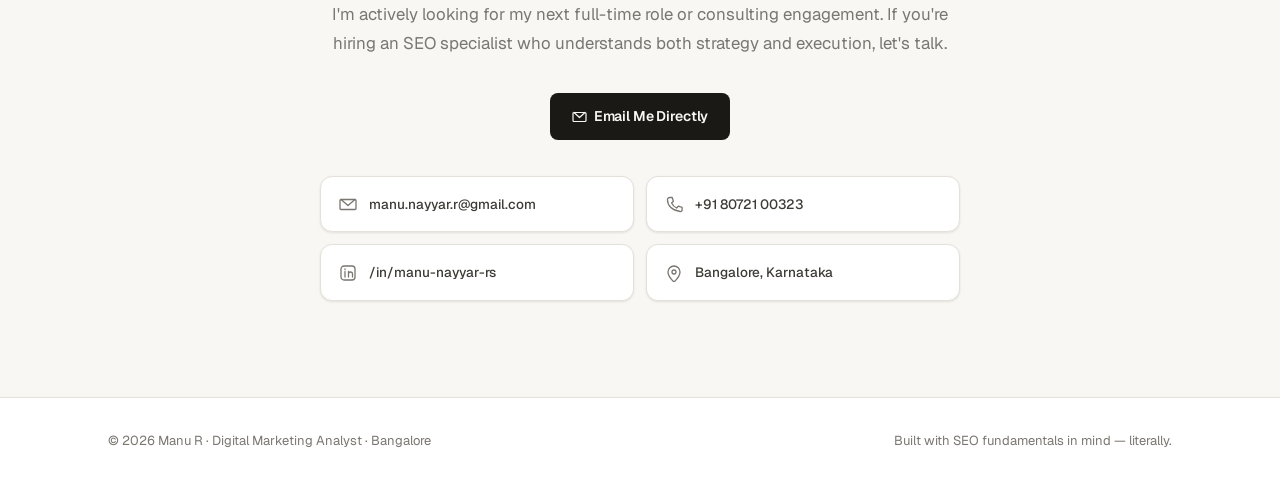
==== commit ead1bd5c: "Update index.html" ====
--- a/index.html
+++ b/index.html
@@ -398,10 +398,7 @@
             <svg width="13" height="13" viewBox="0 0 13 13" fill="none"><path d="M1 6.5h11M7 2l4.5 4.5L7 11" stroke="currentColor" stroke-width="1.5" stroke-linecap="round" stroke-linejoin="round"/></svg>
             Case Study
           </a>
-          <a class="project-link-btn" href="https://smartfoodsafe.com" target="_blank" rel="noopener">
-            Visit Site
-            <svg width="12" height="12" viewBox="0 0 12 12" fill="none"><path d="M2 10L10 2M10 2H6M10 2v4" stroke="currentColor" stroke-width="1.4" stroke-linecap="round" stroke-linejoin="round"/></svg>
-          </a>
+         
         </div>
       </article>
 
--- a/style.css
+++ b/style.css
@@ -66,14 +66,7 @@
   padding: 15px 0;
 }
 .logo { display: flex; align-items: center; gap: 10px; }
-.logo-mark {
-  width: 34px; height: 34px; border-radius: 8px;
-  background: var(--text); color: var(--bg);
-  display: grid; place-items: center;
-  font-size: 13px; font-weight: 700; letter-spacing: -.02em;
-  flex-shrink: 0;
-}
-.logo-text { font-weight: 600; font-size: 15px; letter-spacing: -.02em; }
+.logo-text { font-weight: 700; font-size: 16px; letter-spacing: -.03em; }
 .logo-text small { display: block; font-size: 11px; color: var(--muted); font-weight: 400; letter-spacing: 0; }
 .nav-links { display: flex; gap: 4px; }
 .nav-links a {
